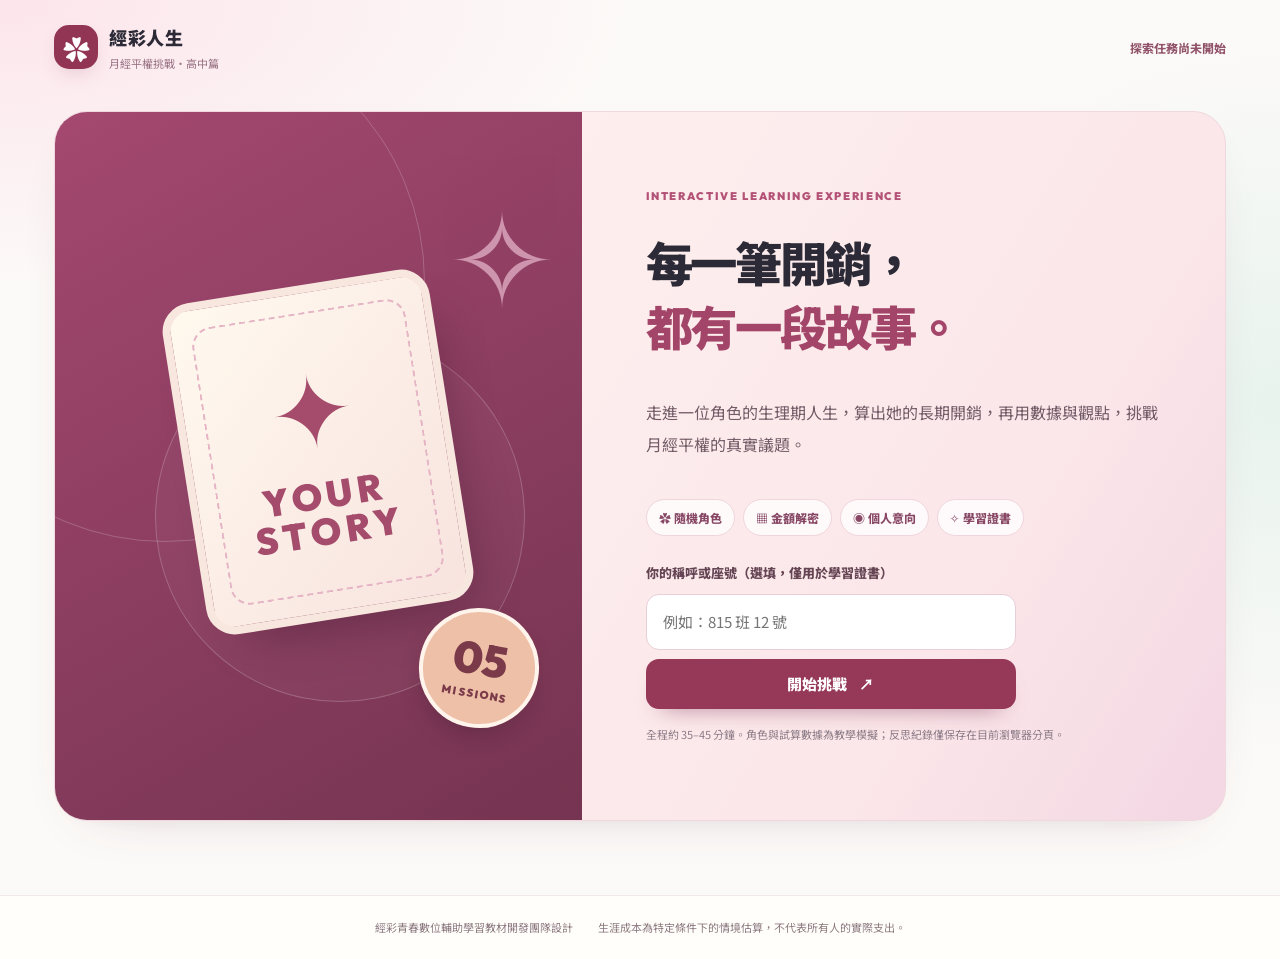
==== index.html @ 27944363 "copy: clarify sensitive-answer privacy without changing the original answer choices" ====
<!doctype html>
<html lang="zh-Hant">
<head>
<meta charset="utf-8">
<meta name="viewport" content="width=device-width, initial-scale=1">
<meta name="theme-color" content="#8d3e5d">
<meta name="description" content="經彩人生：月經平權情境式闖關教材。從角色成本解密、思辨到班級投票及學習證書。">
<title>經彩人生｜月經平權挑戰</title>
<link rel="preconnect" href="https://fonts.googleapis.com">
<link rel="preconnect" href="https://fonts.gstatic.com" crossorigin>
<link href="https://fonts.googleapis.com/css2?family=Noto+Sans+TC:wght@400;500;600;700;800;900&family=Outfit:wght@400;500;600;700;800;900&display=swap" rel="stylesheet">
<link rel="stylesheet" href="./css/game.css">
<script src="./js/cost-model.js" defer></script>
<script src="./js/roles.js" defer></script>
<script src="./js/game.js" defer></script>
</head>
<body>
<div class="site-shell">
<header class="topbar no-print">
  <div class="brand"><span class="brand-mark" aria-hidden="true">✿</span><div><strong>經彩人生</strong><small>月經平權挑戰・高中篇</small></div></div>
  <div class="top-actions"><span id="status-label" class="status-label">探索任務尚未開始</span><button id="reset-game" class="quiet-button" type="button" hidden>重新開始</button></div>
</header>
<main id="game-main" class="main-content">
  <section id="intro" class="intro-stage">
    <div class="intro-art" aria-hidden="true">
      <div class="scene-shape scene-shape--one"></div><div class="scene-shape scene-shape--two"></div>
      <div class="intro-orbit">✧</div><div class="intro-envelope"><span>✦</span><div>YOUR<br>STORY</div></div>
      <div class="intro-stamp">05<br><span>MISSIONS</span></div>
    </div>
    <div class="intro-copy">
      <p class="eyebrow">INTERACTIVE LEARNING EXPERIENCE</p>
      <h1>每一筆開銷，<br><em>都有一段故事。</em></h1>
      <p class="intro-description">走進一位角色的生理期人生，算出她的長期開銷，再用數據與觀點，挑戰月經平權的真實議題。</p>
      <div class="intro-features"><span>✿ 隨機角色</span><span>▦ 金額解密</span><span>◉ 個人意向</span><span>✧ 學習證書</span></div>
      <div class="identity-box">
        <label for="student-label">你的稱呼或座號（選填，僅用於學習證書）</label>
        <input id="student-label" maxlength="30" autocomplete="off" placeholder="例如：815 班 12 號">
        <button id="start-game" class="button button-primary" type="button">開始挑戰 <span aria-hidden="true">↗</span></button>
      </div>
      <p class="fine-print">全程約 35–45 分鐘。角色與試算數據為教學模擬；反思紀錄僅保存在目前瀏覽器分頁。</p>
    </div>
  </section>

  <div id="game-workspace" hidden>
    <nav class="journey-nav no-print" aria-label="闖關進度">
      <div class="journey-heading"><span class="eyebrow">YOUR JOURNEY</span><strong id="journey-title">第一～二關・角色成本解密</strong></div>
      <div class="journey-pills" aria-label="關卡">
        <span class="journey-pill" data-stage-pill="1">01 <small>角色解密</small></span>
        <span class="journey-pill" data-stage-pill="2">03 <small>數據思辨</small></span>
        <span class="journey-pill" data-stage-pill="3">04 <small>政策思辨</small></span>
        <span class="journey-pill" data-stage-pill="4">05 <small>意向選擇</small></span>
        <span class="journey-pill" data-stage-pill="5">✓ <small>學習證書</small></span>
      </div>
    </nav>

    <section id="stage-mission" class="game-stage" aria-labelledby="mission-title">
      <div class="stage-heading"><div><span class="eyebrow">CHAPTER 01 · COST DECODER</span><h2 id="mission-title">第一～二關｜破解角色生涯成本</h2><p>讀懂人物故事，填入情境中提供的數值，算出生涯總金額，再用這個金額解鎖下一關。</p></div><span class="stage-number">01—02</span></div>
      <div class="mission-grid">
        <aside class="character-panel">
          <div class="character-visual">
            <div id="character-portrait" class="character-portrait" aria-hidden="true">
              <span class="portrait-orbit"></span><span class="portrait-hair"></span><span class="portrait-head"><i class="portrait-eye left"></i><i class="portrait-eye right"></i><i class="portrait-mouth"></i></span><span class="portrait-body"></span>
            </div>
            <span id="character-tag" class="character-tag">經期故事</span>
          </div>
          <p class="mini-overline">THE CHARACTER</p>
          <h3 id="character-name">角色</h3>
          <strong id="character-subtitle" class="character-subtitle"></strong>
          <p id="character-story" class="character-story"></p>
          <div class="clue-note">
            <h4>角色檔案・試算線索</h4>
            <div id="character-clues" class="clue-list"></div>
            <p class="small-note">請依據這些設定，而不是自己的經驗填寫右側試算器。</p>
          </div>
        </aside>
        <div class="calculator-panel">
          <div class="section-topline"><h3>生理歷程與開銷設定</h3><span>SET PARAMETERS</span></div>
          <div id="scenario-fields" class="field-grid"></div>
          <div class="extra-heading"><h4>隱形與延伸開銷</h4><span>每月勾選項目</span></div>
          <div id="scenario-extras" class="extras-grid"></div>
          <div class="compute-area">
            <button id="calculate-now" class="button button-secondary" type="button">計算生涯總開銷</button>
            <div id="calculation-display" class="calculation-display" hidden><span>目前設定的試算結果</span><strong id="calculated-sum">NT$ 0</strong><small id="calculation-detail"></small></div>
          </div>
          <form id="password-form" class="password-card">
            <div><span class="eyebrow">PASSWORD TO CONTINUE</span><h4>輸入生涯總金額，解鎖下一關</h4><p>只需輸入整數，不必輸入「NT$」與逗號。</p></div>
            <div class="password-row"><input id="password-input" type="text" inputmode="numeric" autocomplete="off" placeholder="請輸入 6 位數金額" aria-label="生涯總金額密碼"><button class="button button-primary" type="submit">確認通關</button></div>
            <p id="mission-feedback" class="form-feedback" role="status" aria-live="polite"></p>
          </form>
        </div>
      </div>
    </section>

    <section id="stage-insight" class="game-stage" aria-labelledby="insight-title" hidden>
      <div class="stage-heading"><div><span class="eyebrow">CHAPTER 02 · SEE THE HIDDEN COST</span><h2 id="insight-title">第三關｜當開銷成為負擔</h2><p>把上一關的成本換成生活中熟悉的物品，思考這些數字所代表的意義。</p></div><span class="stage-number">03</span></div>
      <div class="insight-total"><div><span>你的角色：<strong id="insight-character"></strong></span><p>生涯總成本</p><strong id="insight-total-value">NT$ 0</strong></div><div class="insight-total-decoration" aria-hidden="true">✳</div></div>
      <h3 class="minor-title">這筆開銷，相當於⋯⋯</h3>
      <div class="equivalent-grid">
        <article class="equiv-tile tile-tea"><div class="illustration-emoji" aria-hidden="true">🧋</div><div><span>珍珠奶茶（NT$60）</span><strong><output id="life-eq-boba">0</output> <small>杯</small></strong></div></article>
        <article class="equiv-tile tile-food"><div class="illustration-emoji" aria-hidden="true">🍱</div><div><span>豐盛便當（NT$110）</span><strong><output id="life-eq-bento">0</output> <small>個</small></strong></div></article>
        <article class="equiv-tile tile-phone"><div class="illustration-emoji" aria-hidden="true">📱</div><div><span>旗艦款 iPhone（NT$3.2萬）</span><strong><output id="life-eq-iphone">0</output> <small>支</small></strong></div></article>
        <article class="equiv-tile tile-flight"><div class="illustration-emoji" aria-hidden="true">✈️</div><div><span>日本來回機票（NT$1.2萬）</span><strong><output id="life-eq-flight">0</output> <small>趟</small></strong></div></article>
      </div>
      <article class="thought-card"><div class="thought-marker">01</div><div class="thought-body"><p class="eyebrow">TOPIC · 月經貧窮與生理用品課稅</p><p class="source-prose">在許多國家，衛生棉曾被視為「非必需品」課徵營業稅（粉紅稅）。然而衛生棉是女性無法選擇的生理必需品。</p><h3>刮鬍刀與衛生紙也是日常用品，衛生棉為何需要特別提倡免費或減免稅金？兩者有何本質上的不同？</h3><label for="answer-poverty">你的思辨回答（只做紀錄，不評分）</label><textarea id="answer-poverty" rows="5" placeholder="寫下你的觀察、理由或疑問……"></textarea></div></article>
      <div class="stage-actions"><button class="button button-light" type="button" data-prev="1">返回試算</button><button id="go-policy" class="button button-primary" type="button">儲存回答，前往第四關 ↗</button></div>
    </section>

    <section id="stage-policy" class="game-stage" aria-labelledby="policy-title" hidden>
      <div class="stage-heading"><div><span class="eyebrow">CHAPTER 03 · PUBLIC DECISIONS</span><h2 id="policy-title">第四關｜校園平權決策</h2><p>政策必須兼顧可近性、隱私與公平。請閱讀兩則情境，留下你自己的判斷。</p></div><span class="stage-number">04</span></div>
      <div class="policy-grid">
        <article class="thought-card"><div class="thought-marker">02</div><div class="thought-body"><p class="eyebrow">TOPIC · 校園免費生理用品的位置與隱私</p><p class="source-prose">教育部已推動校園友善提供生理用品。然而置放於「教官室」或「健康中心」是否會讓學生因尷尬而不敢領取？</p><h3>若你是校長，你會把免費衛生棉放在校園的哪裡？如何兼顧「方便取得」與「保護隱私」？</h3><label for="answer-location">我的回答（不評分）</label><textarea id="answer-location" rows="5" placeholder="描述你的方案與理由……"></textarea></div></article>
        <article class="thought-card"><div class="thought-marker">03</div><div class="thought-body"><p class="eyebrow">TOPIC · 生理假：形式平等 vs. 實質平等</p><p class="source-prose">生理假不需證明文件，但也面臨「被質疑假打卡」或「遇到段考無法補考打折」等實質困境。</p><h3>給予特定群體合理的特別考量（Reasonable Accommodation）是特權還是平權？</h3><label for="answer-leave">我的回答（不評分）</label><textarea id="answer-leave" rows="5" placeholder="說明你的觀點與思考……"></textarea></div></article>
      </div>
      <div class="stage-actions"><button class="button button-light" type="button" data-prev="2">返回第三關</button><button id="go-vote" class="button button-primary" type="button">儲存觀點，進入課堂投票 ↗</button></div>
    </section>

    <section id="stage-vote" class="game-stage" aria-labelledby="vote-title" hidden>
      <div class="stage-heading"><div><span class="eyebrow">CHAPTER 04 · YOUR OWN PERSPECTIVE</span><h2 id="vote-title">第五關｜經彩平權倡議者</h2><p>根據前面的思辨，選出你的意向。這裡沒有對錯或全班票數統計，只保存你自己的選擇，並將它帶入學習證書。</p></div><span class="stage-number">05</span></div>
      <div class="vote-explainer intention-intro"><div class="vote-bubble" aria-hidden="true">◉</div><div><h3>尊重不同觀點，留下自己的選擇</h3><p>以下沿用原教材兩道問題與選項，請各選擇一項；系統不評分，也不會傳送到 Google 試算表。完成後可在證書看到兩題意向紀錄。</p></div></div>
      <form id="intention-form" class="intention-form" autocomplete="off">
        <fieldset class="intention-question" id="intention-q1">
          <legend><span class="intention-question__index">Q1</span>你或你身邊的同學，曾有過「因為衛生棉不夠/省錢而減少更換頻率」的經驗嗎？</legend>
          <p class="intention-question__note">題目涉及個人或身邊同學的經驗，請依實際了解程度選擇；答案會出現在自己的學習證書，分享證書時請留意隱私。</p>
          <div class="intention-options">
            <label class="intention-option"><input type="radio" name="intention-q1" value="a" required><span class="intention-option__letter">A</span><span class="intention-option__label">經常或偶爾會有這種情況</span><span class="intention-option__check" aria-hidden="true">✓</span></label>
            <label class="intention-option"><input type="radio" name="intention-q1" value="b"><span class="intention-option__letter">B</span><span class="intention-option__label">從來沒有，補給都很充裕</span><span class="intention-option__check" aria-hidden="true">✓</span></label>
            <label class="intention-option"><input type="radio" name="intention-q1" value="c"><span class="intention-option__letter">C</span><span class="intention-option__label">不清楚 / 沒注意過</span><span class="intention-option__check" aria-hidden="true">✓</span></label>
          </div>
        </fieldset>
        <fieldset class="intention-question" id="intention-q2">
          <legend><span class="intention-question__index">Q2</span>你認為學校提供免費衛生棉，放置在哪裡最合適？</legend>
          <p class="intention-question__note">依據你對方便取得、保護隱私等因素的判斷，選擇最符合你想法的方案。</p>
          <div class="intention-options">
            <label class="intention-option"><input type="radio" name="intention-q2" value="a" required><span class="intention-option__letter">A</span><span class="intention-option__label">各樓層廁所內部（包含女廁與無性別廁所）</span><span class="intention-option__check" aria-hidden="true">✓</span></label>
            <label class="intention-option"><input type="radio" name="intention-q2" value="b"><span class="intention-option__letter">B</span><span class="intention-option__label">健康中心 / 保健室</span><span class="intention-option__check" aria-hidden="true">✓</span></label>
            <label class="intention-option"><input type="radio" name="intention-q2" value="c"><span class="intention-option__letter">C</span><span class="intention-option__label">班級導師櫃或教官室</span><span class="intention-option__check" aria-hidden="true">✓</span></label>
          </div>
        </fieldset>
        <div class="intention-footer"><p><span aria-hidden="true">✦</span> 此區純粹記錄你的個人意向，不上傳、不比較其他同學的答案。</p><p id="vote-status" class="form-feedback" role="status" aria-live="polite">請完成兩題選擇。</p></div>
        <div class="stage-actions"><button class="button button-light" type="button" data-prev="3">返回第四關</button><button id="finish-game" class="button button-primary" type="submit" disabled>記錄我的意向・領取學習證書 ↗</button></div>
      </form>
    </section>

    <section id="stage-certificate" class="game-stage" aria-labelledby="certificate-title" hidden>
      <div class="completion-banner no-print"><span>✧ 任務完成</span><h2 id="certificate-title">恭喜完成經彩人生挑戰！</h2><p>這張證書記錄了你的角色試算、三項思辨回答與兩項個人意向選擇。</p><div class="completion-actions"><button id="print-certificate" class="button button-primary" type="button">列印／另存 PDF 證書</button><button id="back-to-vote" class="button button-light" type="button">查看投票關卡</button></div></div>
      <article id="certificate" class="certificate">
        <div class="certificate-corner certificate-corner--tl"></div><div class="certificate-corner certificate-corner--br"></div>
        <div class="certificate-top"><div class="certificate-mark">✿</div><div class="certificate-caption">JINGCAI YOUTH · LEARNING JOURNEY</div><h2>經彩人生・月經平權挑戰</h2><h3>闖關學習證書</h3><p>透過成本試算、議題思辨與個人意向選擇，留下專屬的學習紀錄</p></div>
        <div class="certificate-meta"><span>學生：<strong id="cert-student">自主學習者</strong></span><span>日期：<strong id="cert-date"></strong></span></div>
        <div class="certificate-hero"><div><span>我的角色｜<strong id="cert-role"></strong></span><small>生涯總開銷試算</small><strong id="cert-cost">NT$ 0</strong></div><span class="cert-approved">✓ 解密成功</span></div>
        <div class="certificate-equivalents"><h4>生活消費換算</h4><p id="cert-equivalent-line"></p></div>
        <div class="certificate-answers"><h4>我的議題思辨紀錄</h4><div class="cert-answer"><strong>① 月經貧窮與生理用品課稅</strong><p id="cert-poverty"></p></div><div class="cert-answer"><strong>② 校園免費生理用品與隱私</strong><p id="cert-location"></p></div><div class="cert-answer"><strong>③ 生理假與實質平等</strong><p id="cert-leave"></p></div></div>
        <div class="certificate-intentions">
          <h4>第五關｜我的個人意向紀錄</h4>
          <div class="cert-intention"><strong>① 生理用品使用經驗</strong><p id="cert-vote-q1"></p></div>
          <div class="cert-intention"><strong>② 校園免費衛生棉設置位置</strong><p id="cert-vote-q2"></p></div>
        </div>
        <div class="certificate-footer"><div><strong>✓ 已完成兩項個人意向選擇</strong><small>本紀錄僅保存在目前瀏覽器，沒有上傳或產生班級統計。</small></div><div class="certificate-seal">經彩<br>PASS</div></div>
        <p class="certificate-credit">經彩青春數位輔助學習教材開發團隊設計</p>
      </article>
    </section>
  </div>
</main>
<footer class="page-footer no-print"><span>經彩青春數位輔助學習教材開發團隊設計</span><span>生涯成本為特定條件下的情境估算，不代表所有人的實際支出。</span></footer>
</div>
</body>
</html>
---- css/game.css ----
:root{
--ink:#2b2a36;--muted:#696777;--rose:#9d395f;--rose-dark:#6e2b48;--border:#ecdee4;--cream:#fffbf9;--paper:#fff;--mint:#2e8277;
--shadow:0 18px 55px -38px rgba(79,33,57,.30),0 6px 20px -17px rgba(79,33,57,.12)}
*{box-sizing:border-box}
html{scroll-behavior:smooth}
body{margin:0;font-family:"Noto Sans TC",system-ui,sans-serif;line-height:1.75;background:radial-gradient(ellipse 58% 35% at 0 0,#fce5eb 0%,transparent 86%),radial-gradient(ellipse 38% 45% at 100% 42%,#e8f3ee 0%,transparent 85%),#fcfaf8;color:var(--ink);font-size:15px}
button,input,textarea{font:inherit}
button{cursor:pointer}
button:focus-visible,input:focus-visible,textarea:focus-visible,a:focus-visible{outline:3px solid #117a7a;outline-offset:3px}
button:disabled{cursor:not-allowed;opacity:.5}
[hidden]{display:none!important}
.site-shell{min-height:100vh;display:flex;flex-direction:column}
.topbar{display:flex;align-items:center;justify-content:space-between;gap:15px;max-width:1220px;width:100%;margin:0 auto;padding:22px 24px}
.brand{display:flex;align-items:center;gap:11px}.brand strong{display:block;font-size:18px;font-weight:900;letter-spacing:.04em}.brand small{display:block;color:#987183;font-size:11px}
.brand-mark{background:#923554;color:white;border-radius:15px;width:44px;height:44px;display:grid;place-items:center;font-size:27px;box-shadow:0 8px 25px -15px #853154}
.top-actions{display:flex;align-items:center;gap:16px}.status-label{color:#92546b;font-size:12px;font-weight:750}.quiet-button{border:1px solid #e7cdd8;border-radius:10px;background:white;color:#9d395f;padding:7px 12px;font-size:12px;font-weight:800}
.main-content{width:100%;max-width:1220px;margin:0 auto;padding:16px 24px 74px;flex:1}
.page-footer{padding:22px 24px;background:#fffefa;border-top:1px solid #f2e9eb;display:flex;justify-content:center;flex-wrap:wrap;gap:5px 25px;font-size:11px;color:#8d7a81}
.eyebrow,.mini-overline{display:block;letter-spacing:.15em;font-family:"Outfit","Noto Sans TC",sans-serif;font-size:11px;color:#b35276;font-weight:900}
.intro-stage{background:linear-gradient(121deg,#fff6f2,#fbe6e9 76%,#f3d7e3);border-radius:33px;border:1px solid #f0d8de;display:grid;grid-template-columns:minmax(0,.9fr) minmax(0,1.1fr);min-height:600px;overflow:hidden;box-shadow:var(--shadow)}
.intro-art{position:relative;min-height:540px;background:linear-gradient(150deg,#a44870,#753451);overflow:hidden}
.scene-shape{position:absolute;border:1px solid rgba(255,255,255,.20);border-radius:50%;width:520px;height:520px;top:-90px;left:-150px}
.scene-shape--two{width:370px;height:370px;left:100px;top:220px;background:rgba(255,255,255,.035)}
.intro-orbit{position:absolute;font-size:130px;right:25px;top:25px;color:#e9b9ce;opacity:.7}
.intro-envelope{position:absolute;width:270px;height:335px;left:50%;top:48%;transform:translate(-50%,-50%) rotate(-9deg);background:linear-gradient(135deg,#fff9ee,#f8e3df);border-radius:29px;box-shadow:18px 29px 50px -25px rgba(47,14,35,.42);border:8px solid #f8e7de;padding:20px;display:flex;flex-direction:column;align-items:center;justify-content:center;color:#a54b6b}
.intro-envelope:before{content:"";position:absolute;inset:19px;border:2px dashed #e5b4c5;border-radius:20px}.intro-envelope>span{font-size:100px;z-index:1;line-height:1}.intro-envelope>div{z-index:1;font:900 37px/1 "Outfit",sans-serif;letter-spacing:.14em;text-align:center;margin-top:22px}
.intro-stamp{position:absolute;right:8%;bottom:13%;background:#eec0a8;color:#7b3a49;border:4px solid #fff4eb;border-radius:50%;width:120px;height:120px;display:grid;place-content:center;text-align:center;font:900 44px/1 "Outfit",sans-serif;box-shadow:0 12px 30px -15px rgba(27,13,25,.45);transform:rotate(10deg)}
.intro-stamp span{font-size:11px;letter-spacing:.11em;margin-top:8px}
.intro-copy{padding:clamp(32px,5vw,65px);display:flex;flex-direction:column;justify-content:center;min-width:0}
.intro-copy h1{font-size:clamp(35px,3.7vw,55px);letter-spacing:-.045em;line-height:1.35;margin:13px 0 22px;font-weight:900}
.intro-copy h1 em{font-style:normal;color:#a34469}
.intro-description{font-size:16px;color:#725b67;line-height:2;max-width:570px}
.intro-features{display:flex;flex-wrap:wrap;gap:8px;margin:23px 0 26px}.intro-features span{background:rgba(255,255,255,.76);padding:7px 12px;border:1px solid #efd5dc;border-radius:99px;font-size:12px;color:#884865;font-weight:800}
.identity-box{display:grid;gap:9px;max-width:370px}
.identity-box label{color:#654553;font-size:13px;font-weight:800}
.identity-box input, .password-row input{width:100%;background:#fff;border:1px solid #e8ced7;border-radius:13px;padding:14px 16px;min-height:48px;color:#3c3440}
.button{border:0;min-height:48px;border-radius:13px;padding:12px 21px;font-weight:850;display:inline-flex;gap:12px;align-items:center;justify-content:center;white-space:normal;text-align:center;transition:filter .2s,transform .18s}
.button:hover{filter:brightness(.96);transform:translateY(-1px)}
.button-primary{background:#963858;color:white;box-shadow:0 13px 23px -16px rgba(117,39,75,.65)}
.button-secondary{background:#fff1f4;border:1px solid #e5bacb;color:#8a2f53}
.button-light{background:white;border:1px solid #e5d4dc;color:#754258}
.fine-print,.small-note{color:#8c7c87;font-size:11px;line-height:1.8}
.fine-print{max-width:430px;margin-top:16px}
#game-workspace{display:grid;gap:22px}
.journey-nav{background:rgba(255,255,255,.92);border:1px solid #efdee4;border-radius:22px;padding:18px 24px;box-shadow:var(--shadow);display:flex;justify-content:space-between;align-items:center;gap:25px}
.journey-heading strong{display:block;font-size:16px;margin-top:2px}.journey-pills{display:flex;align-items:center;gap:7px;flex-wrap:wrap}
.journey-pill{padding:9px 12px;background:#f8f5f4;color:#989096;font:800 13px "Outfit",sans-serif;border:1px solid #eee8e7;border-radius:11px;white-space:nowrap}
.journey-pill small{font-family:"Noto Sans TC",sans-serif;margin-left:5px;font-size:10px}
.journey-pill.active{background:#963858;color:white;border-color:#963858;box-shadow:0 8px 18px -14px #a44770}
.journey-pill.done{background:#e5f4ee;color:#1e7066;border-color:#bfe1d4}
.game-stage{display:grid;gap:22px}
.stage-heading{display:flex;justify-content:space-between;align-items:flex-start;gap:16px;padding:6px 3px 0}.stage-heading h2{font-size:clamp(23px,2.5vw,32px);line-height:1.4;margin:4px 0 9px;letter-spacing:-.025em;font-weight:900}
.stage-heading p{font-size:14px;color:#79707b;max-width:760px;margin:0}
.stage-number{font:900 42px/1 "Outfit",sans-serif;color:#edcdd9;letter-spacing:-.08em}
.mission-grid{display:grid;grid-template-columns:minmax(0,.85fr) minmax(0,1.4fr);gap:20px;align-items:start}
.character-panel,.calculator-panel,.thought-card,.vote-shell,.vote-confirmation{border:1px solid #eee2e5;border-radius:25px;background:#fff;box-shadow:var(--shadow);min-width:0}
.character-panel{overflow:hidden;padding:0 25px 24px}
.character-visual{position:relative;background:linear-gradient(148deg,#f8e1e8,#f4d9e5);margin:0 -25px 21px;height:243px;display:grid;place-items:center;overflow:hidden}
.character-visual:before,.character-visual:after{content:"";position:absolute;border-radius:50%;border:1px solid #fff8;width:220px;height:220px;top:-70px;left:-70px}
.character-visual:after{width:270px;height:270px;top:110px;left:200px}
.character-portrait{width:180px;height:205px;position:relative;z-index:1;margin-top:20px}
.portrait-orbit{position:absolute;width:150px;height:150px;border-radius:50%;background:rgba(255,255,255,.27);left:16px;top:10px;border:1px solid #fff9}
.portrait-head{position:absolute;left:51px;top:47px;width:81px;height:96px;border-radius:44% 44% 47% 47%;background:#f6ceb4;z-index:3}
.portrait-hair{position:absolute;left:38px;top:28px;width:107px;height:134px;border-radius:45% 45% 32% 32%;background:#57414b;z-index:2;box-shadow:3px 0 0 #694552}
.portrait-hair:after{content:"";position:absolute;left:22px;top:5px;width:79px;height:47px;background:#57414b;border-radius:65% 50% 25% 40%;transform:rotate(-12deg);z-index:4}
.portrait-body{position:absolute;bottom:0;left:18px;width:145px;height:83px;background:#f8fafb;border-radius:80px 80px 10px 10px;z-index:2}
.portrait-body:after{content:"";position:absolute;top:0;left:60px;border-top:32px solid #c77b9c;border-left:13px solid transparent;border-right:13px solid transparent}
.portrait-eye{position:absolute;top:47px;width:6px;height:7px;border-radius:50%;background:#573d40}.portrait-eye.left{left:21px}.portrait-eye.right{right:21px}
.portrait-mouth{position:absolute;bottom:20px;left:36px;width:12px;height:7px;border:2px solid #b66c76;border-top:0;border-radius:0 0 20px 20px}
.character-tag{position:absolute;left:20px;bottom:17px;padding:5px 12px;border:1px solid #fff9;border-radius:99px;background:#fffe;color:#8c4e67;font-size:12px;font-weight:800;z-index:4}
.character-panel .mini-overline{margin:0}.character-panel h3{font-size:34px;margin:4px 0 0;line-height:1.3}.character-subtitle{color:#944a65;display:block;margin-top:4px}
.character-story{color:#655e69;line-height:1.95;margin:12px 0 23px}
.clue-note{padding:18px;background:#fffbf8;border:1px solid #f1e5e2;border-radius:19px}
.clue-note h4{margin:0 0 12px;color:#824561;font-size:14px}
.clue-list{display:grid;gap:9px}.clue-row{display:flex;align-items:baseline;justify-content:space-between;gap:12px;border-bottom:1px dashed #efdddd;padding-bottom:6px;font-size:12px}.clue-row span{color:#786e78}.clue-row strong{color:#473944;text-align:right;font-size:12px}.clue-note .small-note{margin:14px 0 0}
.calculator-panel{padding:clamp(22px,2.5vw,32px)}
.section-topline{border-bottom:1px solid #f0e4e8;display:flex;align-items:baseline;justify-content:space-between;gap:8px;padding-bottom:15px;margin-bottom:20px}
.section-topline h3,.minor-title{margin:0;font-weight:900;font-size:18px}.section-topline span{color:#b87c94;font:800 11px "Outfit",sans-serif;letter-spacing:.13em}
.field-grid,.extras-grid{display:grid;grid-template-columns:repeat(2,minmax(0,1fr));gap:14px}
.field{display:grid;gap:8px}.field label{font-size:13px;color:#594a56;font-weight:750}.field input{width:100%;border:1px solid #e8dee2;border-radius:12px;min-height:45px;padding:9px 12px;color:#342d37;background:#fffdfd;accent-color:#9d395f}
.field small{color:#a18b96;font-size:11px}
.extra-heading{border-top:1px solid #efe4e7;display:flex;align-items:center;justify-content:space-between;gap:10px;margin:22px 0 14px;padding-top:19px}
.extra-heading h4{margin:0;font-size:15px}.extra-heading span{font-size:11px;color:#9f8291}
.extra-option{display:flex;gap:10px;align-items:center;background:#fcfbfa;border:1px solid #eee4e5;border-radius:13px;padding:11px 10px;min-width:0;cursor:pointer}
.extra-option:has(input:checked){border-color:#ecc7d4;background:#fff3f6}
.extra-option input{width:18px;height:18px;accent-color:#a23c61;flex-shrink:0}.extra-option span{font-size:12px;font-weight:750;min-width:0}.extra-option small{display:block;font-size:11px;color:#986681;font-weight:500;margin-top:2px}
.compute-area{display:grid;gap:12px;margin-top:25px}
.calculation-display{padding:15px 18px;border:1px solid #c9e6df;border-radius:16px;background:#f0faf6}
.calculation-display>span{font-size:12px;color:#537c71;display:block}.calculation-display>strong{font:900 32px/1.4 "Outfit",sans-serif;color:#27675f;display:block;overflow-wrap:anywhere}
.calculation-display>small{display:block;color:#54786f;font-size:12px}
.password-card{padding:19px 20px;margin-top:20px;border:1px solid #f0d5df;background:linear-gradient(135deg,#fff6f8,#fffafb);border-radius:18px}
.password-card h4{font-size:17px;margin:5px 0 3px}.password-card p:not(.form-feedback){margin:0 0 15px;font-size:12px;color:#876b79}
.password-row{display:grid;grid-template-columns:minmax(0,1fr) auto;gap:9px}.password-row input{min-width:0}
.form-feedback{font-size:13px;color:#9b4663;margin:12px 0 0;min-height:0}.form-feedback.ok{color:#197568}.form-feedback.error{color:#ae2947}
.insight-total{background:linear-gradient(130deg,#a7466b,#762d4b);border-radius:25px;color:white;padding:27px 33px;display:flex;justify-content:space-between;align-items:center;gap:15px;overflow:hidden;box-shadow:0 20px 35px -30px #7d3255}
.insight-total span{color:#f7dde5;font-size:13px}.insight-total p{font-size:13px;margin:8px 0 0;color:#f3d6e0}.insight-total strong#insight-total-value{font:900 clamp(32px,4vw,53px)/1.4 "Outfit",sans-serif;display:block;letter-spacing:-.04em}
.insight-total-decoration{font-size:130px;opacity:.13;line-height:1}
.equivalent-grid{display:grid;grid-template-columns:repeat(4,minmax(0,1fr));gap:14px}
.equiv-tile{border-radius:21px;border:1px solid #f1e7e4;padding:22px 18px;min-width:0;display:flex;flex-direction:column;align-items:flex-start;gap:13px}
.tile-tea{background:#fff1e5}.tile-food{background:#fff3ea}.tile-phone{background:#eaf3fa}.tile-flight{background:#eaf6f0}
.illustration-emoji{font-size:48px;line-height:1.2;filter:drop-shadow(1px 6px 5px #0001)}
.equiv-tile span{font-size:12px;color:#6e5862;font-weight:700}
.equiv-tile strong{display:block;font:900 clamp(24px,2.4vw,34px)/1.4 "Outfit","Noto Sans TC",sans-serif;color:#363442;overflow-wrap:anywhere}
.equiv-tile small{font:700 15px "Noto Sans TC",sans-serif;color:#635e6c}
.thought-card{padding:25px;display:flex;gap:19px}
.thought-marker{width:45px;height:45px;flex:0 0 45px;display:grid;place-items:center;background:#fce8ef;color:#aa4669;border-radius:14px;font:800 18px "Outfit",sans-serif}
.thought-body{flex:1;min-width:0}.source-prose{background:#f9f7f5;border-left:3px solid #d9a4b5;padding:13px 15px;color:#655962;font-size:13px;line-height:1.9;border-radius:0 10px 10px 0;margin:12px 0 18px}
.thought-body h3{line-height:1.85;font-size:17px;margin:0 0 19px;color:#423b46}
.thought-body label{display:block;font-size:13px;font-weight:750;color:#7a4c60;margin-bottom:9px}
textarea{width:100%;min-height:140px;background:#fffefa;border:1px solid #e8dfe2;border-radius:14px;padding:14px 16px;resize:vertical;color:#342e37;line-height:1.85}
.policy-grid{display:grid;grid-template-columns:repeat(2,minmax(0,1fr));gap:16px}.policy-grid .thought-card{padding:23px;gap:12px}.policy-grid .thought-marker{width:40px;height:40px;flex-basis:40px}
.stage-actions{display:flex;justify-content:space-between;align-items:center;gap:12px;flex-wrap:wrap}
.vote-explainer{background:#f4edf0;border:1px solid #eed7e1;display:flex;align-items:center;gap:17px;padding:19px 22px;border-radius:18px}
.vote-bubble{font-size:31px;background:white;color:#974661;width:62px;height:62px;display:grid;place-items:center;border-radius:15px;flex-shrink:0}
.vote-explainer h3{font-size:17px;margin:0 0 5px}.vote-explainer p{font-size:13px;color:#806c78;margin:0}
.vote-shell{padding:20px}.vote-shell-header{display:flex;justify-content:space-between;align-items:center;gap:10px;border-bottom:1px solid #eee2e7;padding-bottom:13px;margin-bottom:15px}
.vote-shell-header strong{font-size:17px}.vote-shell-header p{font-size:12px;color:#897684;margin:0}
.external-link{font-size:12px;color:#a54067;white-space:nowrap;font-weight:800}
#vote-frame{display:block;width:100%;height:910px;border:1px solid #ecdee4;border-radius:13px;background:#fffaf9}
.vote-confirmation{padding:22px}
.verified-box{display:flex;align-items:center;gap:13px;border:1px solid #abd7c8;background:#eaf8f1;border-radius:15px;padding:13px 17px;margin-bottom:13px}
.verified-box>span{font-size:25px;color:#16806c}.verified-box strong{color:#276b5c}.verified-box p{font-size:12px;margin:1px 0;color:#59877a}
.manual-box{background:#fffaf6;border:1px solid #eddfd9;border-radius:15px;padding:18px;margin-bottom:14px}
.manual-box h3{margin:0 0 5px;font-size:16px}.manual-box p{font-size:12px;color:#85737d;margin:0 0 13px;line-height:1.85}
.confirm-option{display:flex;align-items:center;gap:10px;margin-top:8px;font-size:13px;font-weight:650}
.confirm-option input{width:18px;height:18px;accent-color:#8d3c62}
.manual-box .small-note{display:block;margin-top:12px}
.completion-banner{background:linear-gradient(120deg,#fce7ee,#fff9ee);padding:29px;border-radius:23px;border:1px solid #f0d8df;text-align:center}
.completion-banner>span{color:#a24d6c;font-size:12px;font-weight:800}.completion-banner h2{font-size:clamp(24px,2.7vw,35px);margin:5px 0}.completion-banner p{font-size:14px;color:#755f6b}.completion-actions{display:flex;gap:9px;justify-content:center;flex-wrap:wrap;margin-top:17px}
.certificate{background:#fffdfb;position:relative;overflow:hidden;border:7px double #c28c9f;border-radius:13px;padding:38px 44px 26px;box-shadow:0 25px 65px -44px rgba(95,40,67,.45);color:#493842}
.certificate-corner{position:absolute;width:155px;height:155px;border:35px solid rgba(215,170,183,.09);border-radius:50%;pointer-events:none}.certificate-corner--tl{left:-78px;top:-80px}.certificate-corner--br{right:-80px;bottom:-80px}
.certificate-top{text-align:center}.certificate-mark{font-size:43px;color:#ac6882;line-height:1.3}
.certificate-caption{color:#b08194;letter-spacing:.15em;font:800 11px "Outfit",sans-serif}
.certificate-top h2{font-size:clamp(25px,3vw,37px);margin:6px 0 0;letter-spacing:-.03em;color:#71334e}.certificate-top h3{font-size:21px;letter-spacing:.15em;color:#90536b;margin:0}.certificate-top p{font-size:12px;color:#947f89;margin:8px 0 20px}
.certificate-meta{display:flex;justify-content:space-between;gap:12px;padding:12px 0;border-top:1px solid #e7cbd3;border-bottom:1px solid #e7cbd3;font-size:13px;flex-wrap:wrap}
.certificate-hero{display:flex;justify-content:space-between;gap:10px;align-items:center;padding:20px 24px;margin:20px 0 16px;border-radius:14px;background:#fdf0f3}
.certificate-hero span{display:block;font-size:13px;color:#995b74}.certificate-hero small{display:block;color:#a88291;font-size:11px;margin-top:7px}
.certificate-hero div>strong{display:block;font:900 36px/1.4 "Outfit",sans-serif;color:#7e3457;letter-spacing:-.03em}
.cert-approved{color:#2b7b6a!important;font-weight:900;font-size:12px!important;white-space:nowrap}
.certificate-equivalents{padding-bottom:15px;border-bottom:1px solid #efdee4}.certificate-equivalents h4,.certificate-answers>h4{margin:0 0 6px;color:#834564;font-size:14px}
.certificate-equivalents p{margin:0;color:#594e5a;font-size:13px}
.certificate-answers{padding:17px 0}.cert-answer{padding:11px 0;border-bottom:1px dashed #efdde2}
.cert-answer strong{font-size:13px;color:#7b405f}.cert-answer p{white-space:pre-wrap;overflow-wrap:anywhere;color:#574c56;margin:5px 0 0;line-height:1.75;font-size:13px}
.certificate-footer{display:flex;justify-content:space-between;align-items:center;gap:12px;padding-top:11px}
.certificate-footer strong{font-size:13px;color:#267d6a;display:block}.certificate-footer small{color:#9a8893;font-size:11px}
.certificate-seal{width:65px;height:65px;display:grid;place-content:center;border:3px double #af6e89;border-radius:50%;color:#a56180;line-height:1.3;font:900 17px "Outfit","Noto Sans TC",sans-serif;text-align:center;transform:rotate(-9deg)}
.certificate-credit{text-align:center;color:#967f8a;font-size:11px;margin:16px 0 0}
@media(max-width:1050px){.intro-stage{grid-template-columns:.75fr 1fr}.mission-grid{grid-template-columns: minmax(0,.8fr) minmax(0,1.15fr)}.journey-nav{flex-direction:column;align-items:flex-start;gap:12px}.equivalent-grid{grid-template-columns:repeat(2,minmax(0,1fr))}}
@media(max-width:760px){.main-content{padding:10px 16px 50px}.topbar{padding:14px 17px}.status-label{display:none}.intro-stage{display:flex;flex-direction:column;border-radius:23px}.intro-art{min-height:200px}.intro-envelope{width:142px;height:168px;border-width:5px;border-radius:20px;top:57%}.intro-envelope:before{inset:11px}.intro-envelope>span{font-size:53px}.intro-envelope>div{font-size:20px;margin-top:5px}.intro-stamp{height:70px;width:70px;font-size:29px;right:8%;bottom:10%}.intro-stamp span{font-size:7px;margin-top:4px}.intro-copy{padding:25px}.intro-copy h1{font-size:33px;margin:7px 0 14px}.intro-description{font-size:14px}.intro-features{margin:17px 0}.mission-grid,.policy-grid{grid-template-columns:minmax(0,1fr)}.character-visual{height:210px}.journey-nav{padding:17px}.journey-pills{gap:5px}.journey-pill{padding:7px 9px}.journey-pill small{font-size:9px}.stage-number{font-size:32px}.stage-heading h2{font-size:24px}.vote-shell{padding:11px}.vote-shell-header{flex-wrap:wrap}.certificate{padding:23px 20px}.certificate-hero{padding:16px;flex-wrap:wrap}.certificate-hero div>strong{font-size:28px}}
@media(max-width:440px){.brand strong{font-size:16px}.brand small{font-size:10px}.brand-mark{width:39px;height:39px}.journey-pill small{display:none}.journey-pill{font-size:12px;flex:1;text-align:center}.field-grid,.extras-grid{gap:10px}.field label{font-size:12px}.calculator-panel{padding:18px}.password-row{grid-template-columns:1fr}.stage-actions .button{flex:1}.equivalent-grid{gap:9px}.equiv-tile{padding:13px;min-height:165px}.equiv-tile strong{font-size:25px}.thought-card,.policy-grid .thought-card{padding:16px;gap:10px}.thought-marker{width:32px;flex-basis:32px;height:32px;font-size:15px}.thought-body h3{font-size:15px}.illustration-emoji{font-size:39px}.certificate{padding:18px 14px;border-width:5px}.certificate-top h2{font-size:23px}.certificate-top h3{font-size:18px}.certificate-footer{flex-wrap:wrap}}
@media(prefers-reduced-motion:reduce){*,*::before,*::after{transition-duration:.01ms!important;animation-duration:.01ms!important;scroll-behavior:auto!important}}
@page{size:A4 portrait;margin:12mm}
@media print{
html,body{background:white!important;color:#29232b!important;-webkit-print-color-adjust:exact;print-color-adjust:exact;font-size:10pt}
.no-print,.topbar,.page-footer,#intro,.journey-nav,.stage-heading,.stage-actions,.vote-shell,.vote-confirmation,.completion-banner,#stage-mission,#stage-insight,#stage-policy,#stage-vote{display:none!important}
.main-content{max-width:none;padding:0!important;margin:0!important}
#game-workspace{display:block!important}
#stage-certificate{display:block!important}
.certificate{border:3px double #b98195!important;padding:7mm 9mm!important;box-shadow:none!important;border-radius:0;overflow:visible;min-height:0}
.certificate-top .certificate-mark{font-size:28px}.certificate-top h2{font-size:20pt}.certificate-top h3{font-size:14pt}.certificate-top p{margin:5px 0 12px}
.certificate-meta{padding:7px 0;font-size:10pt}
.certificate-hero{margin:10px 0;padding:10px 13px}.certificate-hero div>strong{font-size:23pt}.certificate-equivalents{padding-bottom:9px}
.certificate-answers{padding:9px 0}.cert-answer{padding:6px 0;break-inside:avoid}.cert-answer p{font-size:9.4pt;line-height:1.55;margin:2px 0 0}
.certificate-footer{padding-top:9px}.certificate-seal{width:52px;height:52px;font-size:12px}
.certificate-credit{margin-top:8px}
}
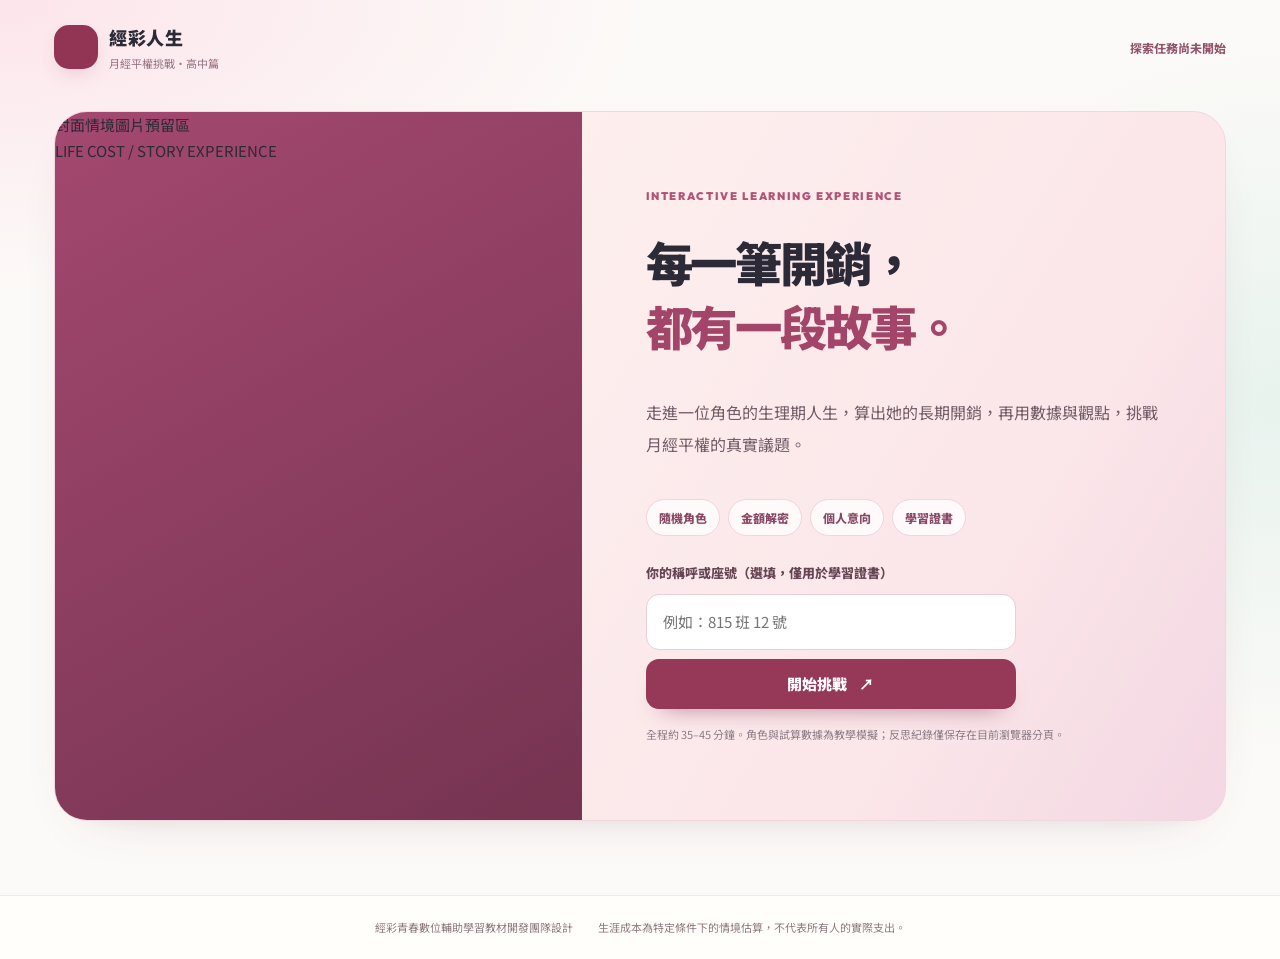
==== commit 84d21c41: "design: make character inference narrative, remove meta copy, add feedback and image placeholders" ====
--- a/index.html
+++ b/index.html
@@ -3,13 +3,14 @@
 <head>
 <meta charset="utf-8">
 <meta name="viewport" content="width=device-width, initial-scale=1">
-<meta name="theme-color" content="#8d3e5d">
-<meta name="description" content="經彩人生：月經平權情境式闖關教材。從角色成本解密、思辨到班級投票及學習證書。">
+<meta name="theme-color" content="#173c48">
+<meta name="description" content="經彩人生：月經平權情境式闖關教材。從角色閱讀與成本解密、思辨到個人意向與學習證書。">
 <title>經彩人生｜月經平權挑戰</title>
 <link rel="preconnect" href="https://fonts.googleapis.com">
 <link rel="preconnect" href="https://fonts.gstatic.com" crossorigin>
 <link href="https://fonts.googleapis.com/css2?family=Noto+Sans+TC:wght@400;500;600;700;800;900&family=Outfit:wght@400;500;600;700;800;900&display=swap" rel="stylesheet">
 <link rel="stylesheet" href="./css/game.css">
+<link rel="stylesheet" href="./css/refinement.css">
 <script src="./js/cost-model.js" defer></script>
 <script src="./js/roles.js" defer></script>
 <script src="./js/game.js" defer></script>
@@ -17,21 +18,22 @@
 <body>
 <div class="site-shell">
 <header class="topbar no-print">
-  <div class="brand"><span class="brand-mark" aria-hidden="true">✿</span><div><strong>經彩人生</strong><small>月經平權挑戰・高中篇</small></div></div>
+  <div class="brand"><span class="brand-mark media-placeholder media-placeholder--logo" data-image-slot="logo" role="img" aria-label="教材標誌圖片預留區"></span><div><strong>經彩人生</strong><small>月經平權挑戰・高中篇</small></div></div>
   <div class="top-actions"><span id="status-label" class="status-label">探索任務尚未開始</span><button id="reset-game" class="quiet-button" type="button" hidden>重新開始</button></div>
 </header>
 <main id="game-main" class="main-content">
   <section id="intro" class="intro-stage">
-    <div class="intro-art" aria-hidden="true">
-      <div class="scene-shape scene-shape--one"></div><div class="scene-shape scene-shape--two"></div>
-      <div class="intro-orbit">✧</div><div class="intro-envelope"><span>✦</span><div>YOUR<br>STORY</div></div>
-      <div class="intro-stamp">05<br><span>MISSIONS</span></div>
+    <div class="intro-art">
+      <div class="media-placeholder media-placeholder--cover" data-image-slot="cover" role="img" aria-label="封面圖片預留區">
+        <span>封面情境圖片預留區</span>
+      </div>
+      <div class="intro-art__caption" aria-hidden="true">LIFE COST / STORY EXPERIENCE</div>
     </div>
     <div class="intro-copy">
       <p class="eyebrow">INTERACTIVE LEARNING EXPERIENCE</p>
       <h1>每一筆開銷，<br><em>都有一段故事。</em></h1>
       <p class="intro-description">走進一位角色的生理期人生，算出她的長期開銷，再用數據與觀點，挑戰月經平權的真實議題。</p>
-      <div class="intro-features"><span>✿ 隨機角色</span><span>▦ 金額解密</span><span>◉ 個人意向</span><span>✧ 學習證書</span></div>
+      <div class="intro-features"><span>隨機角色</span><span>金額解密</span><span>個人意向</span><span>學習證書</span></div>
       <div class="identity-box">
         <label for="student-label">你的稱呼或座號（選填，僅用於學習證書）</label>
         <input id="student-label" maxlength="30" autocomplete="off" placeholder="例如：815 班 12 號">
@@ -54,23 +56,20 @@
     </nav>
 
     <section id="stage-mission" class="game-stage" aria-labelledby="mission-title">
-      <div class="stage-heading"><div><span class="eyebrow">CHAPTER 01 · COST DECODER</span><h2 id="mission-title">第一～二關｜破解角色生涯成本</h2><p>讀懂人物故事，填入情境中提供的數值，算出生涯總金額，再用這個金額解鎖下一關。</p></div><span class="stage-number">01—02</span></div>
+      <div class="stage-heading"><div><span class="eyebrow">CHAPTER 01 · COST DECODER</span><h2 id="mission-title">第一～二關｜破解角色生涯成本</h2><p>你收到一份角色的生活紀錄。請仔細閱讀，從故事中找出生理歷程、用品使用習慣與可能的支出，替她算出一生的開銷。</p></div><span class="stage-number">01—02</span></div>
       <div class="mission-grid">
         <aside class="character-panel">
           <div class="character-visual">
-            <div id="character-portrait" class="character-portrait" aria-hidden="true">
-              <span class="portrait-orbit"></span><span class="portrait-hair"></span><span class="portrait-head"><i class="portrait-eye left"></i><i class="portrait-eye right"></i><i class="portrait-mouth"></i></span><span class="portrait-body"></span>
-            </div>
-            <span id="character-tag" class="character-tag">經期故事</span>
+            <div id="character-portrait" class="character-portrait media-placeholder media-placeholder--character" data-image-slot="character" role="img" aria-label="角色圖片預留區"><span>角色圖片預留區</span></div>
+            <span id="character-tag" class="character-tag">生活故事</span>
           </div>
           <p class="mini-overline">THE CHARACTER</p>
           <h3 id="character-name">角色</h3>
           <strong id="character-subtitle" class="character-subtitle"></strong>
           <p id="character-story" class="character-story"></p>
-          <div class="clue-note">
-            <h4>角色檔案・試算線索</h4>
-            <div id="character-clues" class="clue-list"></div>
-            <p class="small-note">請依據這些設定，而不是自己的經驗填寫右側試算器。</p>
+          <div class="reading-prompt">
+            <h4>你的閱讀任務</h4>
+            <p>故事提到了哪些年齡、使用習慣與額外開銷？從敘述中自行整理數值，再把它們輸入右側的試算器。</p>
           </div>
         </aside>
         <div class="calculator-panel">
@@ -80,7 +79,7 @@
           <div id="scenario-extras" class="extras-grid"></div>
           <div class="compute-area">
             <button id="calculate-now" class="button button-secondary" type="button">計算生涯總開銷</button>
-            <div id="calculation-display" class="calculation-display" hidden><span>目前設定的試算結果</span><strong id="calculated-sum">NT$ 0</strong><small id="calculation-detail"></small></div>
+            <div id="calculation-display" class="calculation-display" hidden><span>你的生涯開銷試算</span><strong id="calculated-sum">NT$ 0</strong><small id="calculation-detail"></small></div>
           </div>
           <form id="password-form" class="password-card">
             <div><span class="eyebrow">PASSWORD TO CONTINUE</span><h4>輸入生涯總金額，解鎖下一關</h4><p>只需輸入整數，不必輸入「NT$」與逗號。</p></div>
@@ -92,40 +91,41 @@
     </section>
 
     <section id="stage-insight" class="game-stage" aria-labelledby="insight-title" hidden>
-      <div class="stage-heading"><div><span class="eyebrow">CHAPTER 02 · SEE THE HIDDEN COST</span><h2 id="insight-title">第三關｜當開銷成為負擔</h2><p>把上一關的成本換成生活中熟悉的物品，思考這些數字所代表的意義。</p></div><span class="stage-number">03</span></div>
-      <div class="insight-total"><div><span>你的角色：<strong id="insight-character"></strong></span><p>生涯總成本</p><strong id="insight-total-value">NT$ 0</strong></div><div class="insight-total-decoration" aria-hidden="true">✳</div></div>
+      <div class="stage-heading"><div><span class="eyebrow">CHAPTER 02 · SEE THE HIDDEN COST</span><h2 id="insight-title">第三關｜當開銷成為負擔</h2><p>你替角色算出了長期開銷。如果這筆錢改拿來購買日常用品，可以換到多少東西？對有不同生活條件的人，這筆支出又代表什麼？</p></div><span class="stage-number">03</span></div>
+      <div class="insight-total"><div><span>你的角色：<strong id="insight-character"></strong></span><p>生涯總成本</p><strong id="insight-total-value">NT$ 0</strong></div><div class="insight-total-decoration" aria-hidden="true"></div></div>
       <h3 class="minor-title">這筆開銷，相當於⋯⋯</h3>
       <div class="equivalent-grid">
-        <article class="equiv-tile tile-tea"><div class="illustration-emoji" aria-hidden="true">🧋</div><div><span>珍珠奶茶（NT$60）</span><strong><output id="life-eq-boba">0</output> <small>杯</small></strong></div></article>
-        <article class="equiv-tile tile-food"><div class="illustration-emoji" aria-hidden="true">🍱</div><div><span>豐盛便當（NT$110）</span><strong><output id="life-eq-bento">0</output> <small>個</small></strong></div></article>
-        <article class="equiv-tile tile-phone"><div class="illustration-emoji" aria-hidden="true">📱</div><div><span>旗艦款 iPhone（NT$3.2萬）</span><strong><output id="life-eq-iphone">0</output> <small>支</small></strong></div></article>
-        <article class="equiv-tile tile-flight"><div class="illustration-emoji" aria-hidden="true">✈️</div><div><span>日本來回機票（NT$1.2萬）</span><strong><output id="life-eq-flight">0</output> <small>趟</small></strong></div></article>
+        <article class="equiv-tile tile-tea"><div class="illustration-placeholder media-placeholder" data-image-slot="boba" role="img" aria-label="珍珠奶茶圖片預留區"><span>珍珠奶茶圖片</span></div><div><span>珍珠奶茶（NT$60）</span><strong><output id="life-eq-boba">0</output> <small>杯</small></strong></div></article>
+        <article class="equiv-tile tile-food"><div class="illustration-placeholder media-placeholder" data-image-slot="bento" role="img" aria-label="便當圖片預留區"><span>便當圖片</span></div><div><span>豐盛便當（NT$110）</span><strong><output id="life-eq-bento">0</output> <small>個</small></strong></div></article>
+        <article class="equiv-tile tile-phone"><div class="illustration-placeholder media-placeholder" data-image-slot="iphone" role="img" aria-label="手機圖片預留區"><span>手機圖片</span></div><div><span>旗艦款 iPhone（NT$3.2萬）</span><strong><output id="life-eq-iphone">0</output> <small>支</small></strong></div></article>
+        <article class="equiv-tile tile-flight"><div class="illustration-placeholder media-placeholder" data-image-slot="flight" role="img" aria-label="機票圖片預留區"><span>機票圖片</span></div><div><span>日本來回機票（NT$1.2萬）</span><strong><output id="life-eq-flight">0</output> <small>趟</small></strong></div></article>
       </div>
       <article class="thought-card"><div class="thought-marker">01</div><div class="thought-body"><p class="eyebrow">TOPIC · 月經貧窮與生理用品課稅</p><p class="source-prose">在許多國家，衛生棉曾被視為「非必需品」課徵營業稅（粉紅稅）。然而衛生棉是女性無法選擇的生理必需品。</p><h3>刮鬍刀與衛生紙也是日常用品，衛生棉為何需要特別提倡免費或減免稅金？兩者有何本質上的不同？</h3><label for="answer-poverty">你的思辨回答（只做紀錄，不評分）</label><textarea id="answer-poverty" rows="5" placeholder="寫下你的觀察、理由或疑問……"></textarea></div></article>
       <div class="stage-actions"><button class="button button-light" type="button" data-prev="1">返回試算</button><button id="go-policy" class="button button-primary" type="button">儲存回答，前往第四關 ↗</button></div>
     </section>
 
     <section id="stage-policy" class="game-stage" aria-labelledby="policy-title" hidden>
-      <div class="stage-heading"><div><span class="eyebrow">CHAPTER 03 · PUBLIC DECISIONS</span><h2 id="policy-title">第四關｜校園平權決策</h2><p>政策必須兼顧可近性、隱私與公平。請閱讀兩則情境，留下你自己的判斷。</p></div><span class="stage-number">04</span></div>
+      <div class="stage-heading"><div><span class="eyebrow">CHAPTER 03 · PUBLIC DECISIONS</span><h2 id="policy-title">第四關｜校園平權決策</h2><p>如果現在你有機會調整學校的制度，讓角色與其他學生在經期得到更友善的支持，你會如何安排生理用品的取得方式？面對生理假的困難，又會做出什麼決定？</p></div><span class="stage-number">04</span></div>
       <div class="policy-grid">
         <article class="thought-card"><div class="thought-marker">02</div><div class="thought-body"><p class="eyebrow">TOPIC · 校園免費生理用品的位置與隱私</p><p class="source-prose">教育部已推動校園友善提供生理用品。然而置放於「教官室」或「健康中心」是否會讓學生因尷尬而不敢領取？</p><h3>若你是校長，你會把免費衛生棉放在校園的哪裡？如何兼顧「方便取得」與「保護隱私」？</h3><label for="answer-location">我的回答（不評分）</label><textarea id="answer-location" rows="5" placeholder="描述你的方案與理由……"></textarea></div></article>
         <article class="thought-card"><div class="thought-marker">03</div><div class="thought-body"><p class="eyebrow">TOPIC · 生理假：形式平等 vs. 實質平等</p><p class="source-prose">生理假不需證明文件，但也面臨「被質疑假打卡」或「遇到段考無法補考打折」等實質困境。</p><h3>給予特定群體合理的特別考量（Reasonable Accommodation）是特權還是平權？</h3><label for="answer-leave">我的回答（不評分）</label><textarea id="answer-leave" rows="5" placeholder="說明你的觀點與思考……"></textarea></div></article>
       </div>
-      <div class="stage-actions"><button class="button button-light" type="button" data-prev="2">返回第三關</button><button id="go-vote" class="button button-primary" type="button">儲存觀點，進入課堂投票 ↗</button></div>
+      <div class="stage-actions"><button class="button button-light" type="button" data-prev="2">返回第三關</button><button id="go-vote" class="button button-primary" type="button">儲存觀點，提出我的選擇 ↗</button></div>
     </section>
 
     <section id="stage-vote" class="game-stage" aria-labelledby="vote-title" hidden>
-      <div class="stage-heading"><div><span class="eyebrow">CHAPTER 04 · YOUR OWN PERSPECTIVE</span><h2 id="vote-title">第五關｜經彩平權倡議者</h2><p>根據前面的思辨，選出你的意向。這裡沒有對錯或全班票數統計，只保存你自己的選擇，並將它帶入學習證書。</p></div><span class="stage-number">05</span></div>
-      <div class="vote-explainer intention-intro"><div class="vote-bubble" aria-hidden="true">◉</div><div><h3>尊重不同觀點，留下自己的選擇</h3><p>以下沿用原教材兩道問題與選項，請各選擇一項；系統不評分，也不會傳送到 Google 試算表。完成後可在證書看到兩題意向紀錄。</p></div></div>
+      <div class="stage-heading"><div><span class="eyebrow">CHAPTER 04 · YOUR OWN PERSPECTIVE</span><h2 id="vote-title">第五關｜經彩平權倡議者</h2><p>一路陪伴角色認識了經期需求，也思考過校園政策。現在輪到你做決定：面對真實生活中的月經議題，你會如何選擇？</p></div><span class="stage-number">05</span></div>
+      <div class="decision-prompt">沒有唯一正確的立場。請依你的理解，做出自己的選擇。</div>
       <form id="intention-form" class="intention-form" autocomplete="off">
         <fieldset class="intention-question" id="intention-q1">
           <legend><span class="intention-question__index">Q1</span>你或你身邊的同學，曾有過「因為衛生棉不夠/省錢而減少更換頻率」的經驗嗎？</legend>
-          <p class="intention-question__note">題目涉及個人或身邊同學的經驗，請依實際了解程度選擇；答案會出現在自己的學習證書，分享證書時請留意隱私。</p>
+          <p class="intention-question__note">依你了解的情況作答即可；這項選擇會記在個人證書上，分享時請尊重自己與他人的隱私。</p>
           <div class="intention-options">
             <label class="intention-option"><input type="radio" name="intention-q1" value="a" required><span class="intention-option__letter">A</span><span class="intention-option__label">經常或偶爾會有這種情況</span><span class="intention-option__check" aria-hidden="true">✓</span></label>
             <label class="intention-option"><input type="radio" name="intention-q1" value="b"><span class="intention-option__letter">B</span><span class="intention-option__label">從來沒有，補給都很充裕</span><span class="intention-option__check" aria-hidden="true">✓</span></label>
             <label class="intention-option"><input type="radio" name="intention-q1" value="c"><span class="intention-option__letter">C</span><span class="intention-option__label">不清楚 / 沒注意過</span><span class="intention-option__check" aria-hidden="true">✓</span></label>
           </div>
+          <div id="intention-feedback-q1" class="intention-feedback" aria-live="polite" hidden></div>
         </fieldset>
         <fieldset class="intention-question" id="intention-q2">
           <legend><span class="intention-question__index">Q2</span>你認為學校提供免費衛生棉，放置在哪裡最合適？</legend>
@@ -135,27 +135,31 @@
             <label class="intention-option"><input type="radio" name="intention-q2" value="b"><span class="intention-option__letter">B</span><span class="intention-option__label">健康中心 / 保健室</span><span class="intention-option__check" aria-hidden="true">✓</span></label>
             <label class="intention-option"><input type="radio" name="intention-q2" value="c"><span class="intention-option__letter">C</span><span class="intention-option__label">班級導師櫃或教官室</span><span class="intention-option__check" aria-hidden="true">✓</span></label>
           </div>
+          <div id="intention-feedback-q2" class="intention-feedback" aria-live="polite" hidden></div>
         </fieldset>
-        <div class="intention-footer"><p><span aria-hidden="true">✦</span> 此區純粹記錄你的個人意向，不上傳、不比較其他同學的答案。</p><p id="vote-status" class="form-feedback" role="status" aria-live="polite">請完成兩題選擇。</p></div>
+        <div class="intention-footer"><p id="vote-status" class="form-feedback" role="status" aria-live="polite">請完成兩題選擇。</p></div>
         <div class="stage-actions"><button class="button button-light" type="button" data-prev="3">返回第四關</button><button id="finish-game" class="button button-primary" type="submit" disabled>記錄我的意向・領取學習證書 ↗</button></div>
       </form>
     </section>
 
     <section id="stage-certificate" class="game-stage" aria-labelledby="certificate-title" hidden>
-      <div class="completion-banner no-print"><span>✧ 任務完成</span><h2 id="certificate-title">恭喜完成經彩人生挑戰！</h2><p>這張證書記錄了你的角色試算、三項思辨回答與兩項個人意向選擇。</p><div class="completion-actions"><button id="print-certificate" class="button button-primary" type="button">列印／另存 PDF 證書</button><button id="back-to-vote" class="button button-light" type="button">查看投票關卡</button></div></div>
+      <div class="completion-banner no-print"><span>任務完成</span><h2 id="certificate-title">恭喜完成經彩人生挑戰！</h2><p>你已完成角色成本解密、議題思辨與個人選擇。這份學習成果由你親自完成。</p><div class="completion-actions"><button id="print-certificate" class="button button-primary" type="button">列印／另存 PDF 證書</button><button id="back-to-vote" class="button button-light" type="button">查看意向選擇</button></div></div>
       <article id="certificate" class="certificate">
         <div class="certificate-corner certificate-corner--tl"></div><div class="certificate-corner certificate-corner--br"></div>
-        <div class="certificate-top"><div class="certificate-mark">✿</div><div class="certificate-caption">JINGCAI YOUTH · LEARNING JOURNEY</div><h2>經彩人生・月經平權挑戰</h2><h3>闖關學習證書</h3><p>透過成本試算、議題思辨與個人意向選擇，留下專屬的學習紀錄</p></div>
+        <div class="certificate-top"><div class="certificate-mark media-placeholder media-placeholder--certificate-mark" data-image-slot="certificate-mark" role="img" aria-label="證書圖樣預留區"><span>證書圖樣</span></div><div class="certificate-caption">JINGCAI YOUTH · LEARNING JOURNEY</div><h2>經彩人生・月經平權挑戰</h2><h3>闖關學習證書</h3></div>
         <div class="certificate-meta"><span>學生：<strong id="cert-student">自主學習者</strong></span><span>日期：<strong id="cert-date"></strong></span></div>
-        <div class="certificate-hero"><div><span>我的角色｜<strong id="cert-role"></strong></span><small>生涯總開銷試算</small><strong id="cert-cost">NT$ 0</strong></div><span class="cert-approved">✓ 解密成功</span></div>
+        <div class="certificate-hero"><div><span>我的角色｜<strong id="cert-role"></strong></span><small>生涯總開銷試算</small><strong id="cert-cost">NT$ 0</strong></div><span class="cert-approved">解密成功</span></div>
         <div class="certificate-equivalents"><h4>生活消費換算</h4><p id="cert-equivalent-line"></p></div>
         <div class="certificate-answers"><h4>我的議題思辨紀錄</h4><div class="cert-answer"><strong>① 月經貧窮與生理用品課稅</strong><p id="cert-poverty"></p></div><div class="cert-answer"><strong>② 校園免費生理用品與隱私</strong><p id="cert-location"></p></div><div class="cert-answer"><strong>③ 生理假與實質平等</strong><p id="cert-leave"></p></div></div>
         <div class="certificate-intentions">
           <h4>第五關｜我的個人意向紀錄</h4>
-          <div class="cert-intention"><strong>① 生理用品使用經驗</strong><p id="cert-vote-q1"></p></div>
-          <div class="cert-intention"><strong>② 校園免費衛生棉設置位置</strong><p id="cert-vote-q2"></p></div>
+          <div class="cert-intention"><strong>① 生理用品使用經驗</strong><p id="cert-vote-q1"></p><p id="cert-feedback-q1" class="cert-feedback"></p></div>
+          <div class="cert-intention"><strong>② 校園免費衛生棉設置位置</strong><p id="cert-vote-q2"></p><p id="cert-feedback-q2" class="cert-feedback"></p></div>
         </div>
-        <div class="certificate-footer"><div><strong>✓ 已完成兩項個人意向選擇</strong><small>本紀錄僅保存在目前瀏覽器，沒有上傳或產生班級統計。</small></div><div class="certificate-seal">經彩<br>PASS</div></div>
+        <div class="certificate-footer">
+          <div class="certificate-outlook">願你帶著理解與同理，持續關注讓每個人更自在生活的可能。</div>
+          <div class="certificate-seal media-placeholder media-placeholder--seal" data-image-slot="certificate-seal" role="img" aria-label="證書印章圖片預留區"><span>印章預留區</span></div>
+        </div>
         <p class="certificate-credit">經彩青春數位輔助學習教材開發團隊設計</p>
       </article>
     </section>
--- a/css/game.css
+++ b/css/game.css
@@ -163,4 +163,109 @@
 .certificate-answers{padding:9px 0}.cert-answer{padding:6px 0;break-inside:avoid}.cert-answer p{font-size:9.4pt;line-height:1.55;margin:2px 0 0}
 .certificate-footer{padding-top:9px}.certificate-seal{width:52px;height:52px;font-size:12px}
 .certificate-credit{margin-top:8px}
-}+}
+
+/* 第五關 v2 — 個人意向選擇，不連線、不排名 */
+.intention-form { display:grid;gap:20px; }
+.intention-intro { margin-bottom:0; }
+.intention-question {
+  display:block; min-width:0; background:#fff;
+  border:1px solid #eee2e5; border-radius:24px;
+  padding:26px clamp(18px,3vw,32px) 25px;
+  box-shadow:var(--shadow);
+}
+.intention-question legend {
+  display:block; width:100%; padding:0 0 8px;
+  font-size:clamp(16px,2vw,20px);font-weight:850;
+  color:#423644;line-height:1.7;
+}
+.intention-question__index {
+  display:inline-grid;place-items:center;
+  background:#fae8ee;color:#a13a60;border-radius:12px;
+  min-width:46px;height:38px;padding:0 6px;
+  margin-right:13px;font:800 17px "Outfit",sans-serif;
+}
+.intention-question__note {
+  font-size:13px;line-height:1.85;color:#81717c;
+  margin:0 0 18px;
+}
+.intention-options {
+  display:grid;gap:11px;
+}
+.intention-option {
+  position:relative;
+  display:flex;align-items:center;gap:15px;
+  padding:15px 17px;
+  border:1px solid #e9e0e4;
+  background:#fdfbfa;
+  border-radius:15px;
+  min-height:66px;
+  cursor:pointer;
+  transition:background .16s ease,border-color .16s ease,transform .16s ease,box-shadow .16s ease;
+}
+.intention-option:hover {border-color:#dca3ba;transform:translateY(-1px);}
+.intention-option:has(input:checked) {
+  background:linear-gradient(112deg,#fff1f5,#fffaf9);
+  border-color:#c56b8a;
+  box-shadow:0 7px 20px -17px rgba(143,44,87,.4);
+}
+.intention-option:focus-within {outline:3px solid #117a7a;outline-offset:2px;}
+.intention-option input {
+  width:21px;height:21px;
+  accent-color:#9d395f;flex:0 0 auto;
+  margin:0;
+}
+.intention-option__letter {
+  display:grid;place-items:center;
+  width:32px;height:32px;border-radius:10px;
+  background:white;border:1px solid #e8dce1;
+  font:800 13px "Outfit",sans-serif;
+  color:#966c7c;flex:0 0 auto;
+}
+.intention-option:has(input:checked) .intention-option__letter {
+  color:#a33e63;border-color:#e7b4c7;background:#fce0e9;
+}
+.intention-option__label {
+  color:#4d424f;font-size:15px;line-height:1.6;
+  font-weight:650;flex:1;min-width:0;
+}
+.intention-option__check {
+  font-size:16px;font-weight:900;color:#237c6d;opacity:0;
+}
+.intention-option:has(input:checked) .intention-option__check {opacity:1}
+.intention-footer {
+  display:flex;flex-direction:column;gap:4px;
+  padding:10px 3px 0;
+}
+.intention-footer>p:first-child {font-size:13px;color:#856c78;margin:0}
+.intention-footer .form-feedback {margin:2px 0 0}
+.certificate-intentions {
+  background:#fff7f9;border:1px solid #f0dce4;
+  border-radius:14px;padding:14px 17px;
+  margin:2px 0 9px;
+}
+.certificate-intentions>h4 {
+  font-size:14px;color:#854361;margin:0 0 8px;font-weight:850;
+}
+.cert-intention {display:grid;gap:2px;padding:7px 0}
+.cert-intention+.cert-intention {border-top:1px dashed #e9cbd7}
+.cert-intention strong {font-size:12px;color:#85516a}
+.cert-intention p {
+  font-size:13px;line-height:1.65;color:#493c48;
+  margin:0;overflow-wrap:anywhere;white-space:pre-wrap;
+}
+@media(max-width:760px) {
+  .intention-question {padding:20px 16px;border-radius:20px}
+  .intention-question__index {margin-right:8px}
+  .intention-option {padding:12px;gap:9px}
+  .intention-option__letter {width:28px;height:28px}
+  .intention-option__label {font-size:13px}
+}
+@media print {
+  #stage-vote,.intention-form,.intention-intro {display:none!important}
+  .certificate-intentions {padding:7px 10px;margin:6px 0}
+  .certificate-intentions>h4 {font-size:10pt;margin-bottom:2px}
+  .cert-intention {padding:3px 0;break-inside:avoid}
+  .cert-intention strong {font-size:9pt}
+  .cert-intention p {font-size:9.3pt;line-height:1.45}
+}
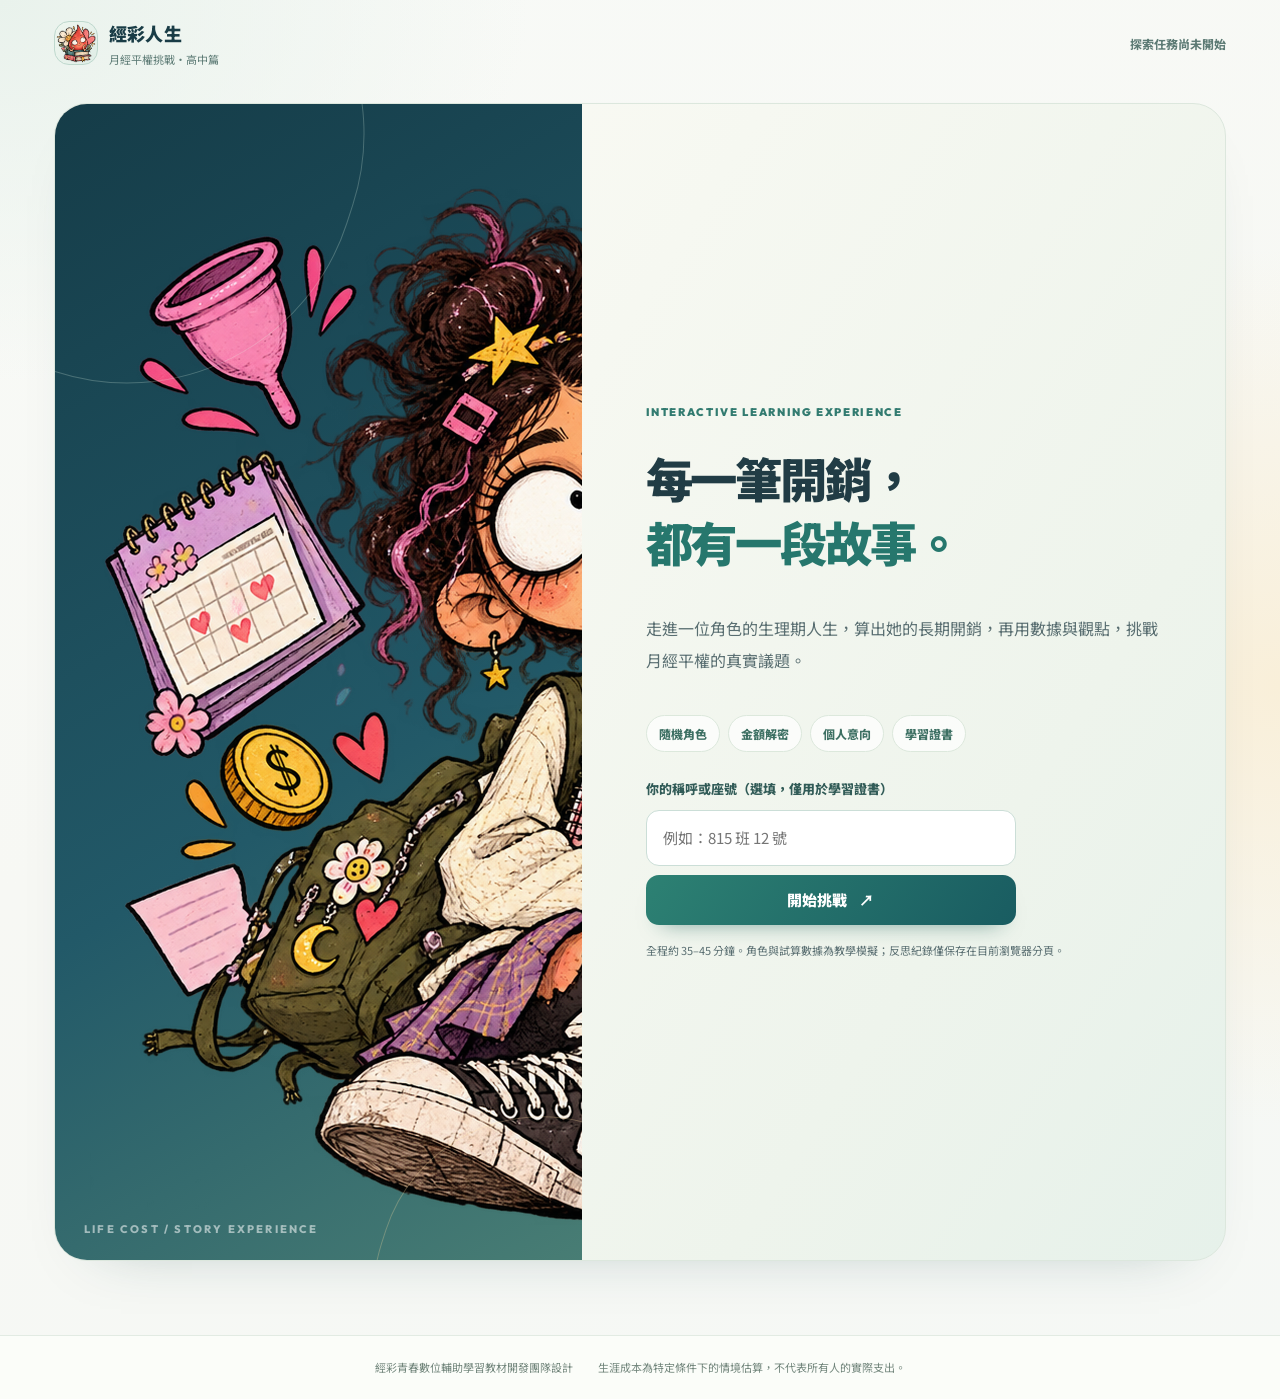
==== commit a26f7288: "feat: render eight uploaded illustrations and the role image slot instead of placeholders" ====
--- a/index.html
+++ b/index.html
@@ -13,20 +13,19 @@
 <link rel="stylesheet" href="./css/refinement.css">
 <script src="./js/cost-model.js" defer></script>
 <script src="./js/roles.js" defer></script>
+<script src="./js/feedback.js" defer></script>
 <script src="./js/game.js" defer></script>
 </head>
 <body>
 <div class="site-shell">
 <header class="topbar no-print">
-  <div class="brand"><span class="brand-mark media-placeholder media-placeholder--logo" data-image-slot="logo" role="img" aria-label="教材標誌圖片預留區"></span><div><strong>經彩人生</strong><small>月經平權挑戰・高中篇</small></div></div>
+  <div class="brand"><img class="brand-mark artwork-logo" data-image-slot="logo" src="./images/logo.png" alt="經彩人生教材標誌" width="1254" height="1254" decoding="async"><div><strong>經彩人生</strong><small>月經平權挑戰・高中篇</small></div></div>
   <div class="top-actions"><span id="status-label" class="status-label">探索任務尚未開始</span><button id="reset-game" class="quiet-button" type="button" hidden>重新開始</button></div>
 </header>
 <main id="game-main" class="main-content">
   <section id="intro" class="intro-stage">
     <div class="intro-art">
-      <div class="media-placeholder media-placeholder--cover" data-image-slot="cover" role="img" aria-label="封面圖片預留區">
-        <span>封面情境圖片預留區</span>
-      </div>
+      <img class="artwork-cover" data-image-slot="cover" src="./images/cover.png" alt="兩位學生攜帶計算器與筆記本，一同探索經期與生活成本的手繪封面插畫" width="1448" height="1086" fetchpriority="high" decoding="async">
       <div class="intro-art__caption" aria-hidden="true">LIFE COST / STORY EXPERIENCE</div>
     </div>
     <div class="intro-copy">
@@ -60,7 +59,7 @@
       <div class="mission-grid">
         <aside class="character-panel">
           <div class="character-visual">
-            <div id="character-portrait" class="character-portrait media-placeholder media-placeholder--character" data-image-slot="character" role="img" aria-label="角色圖片預留區"><span>角色圖片預留區</span></div>
+            <img id="character-portrait" class="character-portrait artwork-character" data-image-slot="character" alt="隨機角色插畫" width="1086" height="1448" decoding="async">
             <span id="character-tag" class="character-tag">生活故事</span>
           </div>
           <p class="mini-overline">THE CHARACTER</p>
@@ -95,10 +94,10 @@
       <div class="insight-total"><div><span>你的角色：<strong id="insight-character"></strong></span><p>生涯總成本</p><strong id="insight-total-value">NT$ 0</strong></div><div class="insight-total-decoration" aria-hidden="true"></div></div>
       <h3 class="minor-title">這筆開銷，相當於⋯⋯</h3>
       <div class="equivalent-grid">
-        <article class="equiv-tile tile-tea"><div class="illustration-placeholder media-placeholder" data-image-slot="boba" role="img" aria-label="珍珠奶茶圖片預留區"><span>珍珠奶茶圖片</span></div><div><span>珍珠奶茶（NT$60）</span><strong><output id="life-eq-boba">0</output> <small>杯</small></strong></div></article>
-        <article class="equiv-tile tile-food"><div class="illustration-placeholder media-placeholder" data-image-slot="bento" role="img" aria-label="便當圖片預留區"><span>便當圖片</span></div><div><span>豐盛便當（NT$110）</span><strong><output id="life-eq-bento">0</output> <small>個</small></strong></div></article>
-        <article class="equiv-tile tile-phone"><div class="illustration-placeholder media-placeholder" data-image-slot="iphone" role="img" aria-label="手機圖片預留區"><span>手機圖片</span></div><div><span>旗艦款 iPhone（NT$3.2萬）</span><strong><output id="life-eq-iphone">0</output> <small>支</small></strong></div></article>
-        <article class="equiv-tile tile-flight"><div class="illustration-placeholder media-placeholder" data-image-slot="flight" role="img" aria-label="機票圖片預留區"><span>機票圖片</span></div><div><span>日本來回機票（NT$1.2萬）</span><strong><output id="life-eq-flight">0</output> <small>趟</small></strong></div></article>
+        <article class="equiv-tile tile-tea"><img class="illustration-artwork" data-image-slot="boba" src="./images/boba.png" alt="珍珠奶茶手繪插畫" width="1254" height="1254" loading="lazy" decoding="async"><div><span>珍珠奶茶（NT$60）</span><strong><output id="life-eq-boba">0</output> <small>杯</small></strong></div></article>
+        <article class="equiv-tile tile-food"><img class="illustration-artwork" data-image-slot="bento" src="./images/bento.png" alt="便當手繪插畫" width="1254" height="1254" loading="lazy" decoding="async"><div><span>豐盛便當（NT$110）</span><strong><output id="life-eq-bento">0</output> <small>個</small></strong></div></article>
+        <article class="equiv-tile tile-phone"><img class="illustration-artwork" data-image-slot="iphone" src="./images/iphone.png" alt="手機手繪插畫" width="1254" height="1254" loading="lazy" decoding="async"><div><span>旗艦款 iPhone（NT$3.2萬）</span><strong><output id="life-eq-iphone">0</output> <small>支</small></strong></div></article>
+        <article class="equiv-tile tile-flight"><img class="illustration-artwork" data-image-slot="flight" src="./images/flight.png" alt="機票手繪插畫" width="1254" height="1254" loading="lazy" decoding="async"><div><span>日本來回機票（NT$1.2萬）</span><strong><output id="life-eq-flight">0</output> <small>趟</small></strong></div></article>
       </div>
       <article class="thought-card"><div class="thought-marker">01</div><div class="thought-body"><p class="eyebrow">TOPIC · 月經貧窮與生理用品課稅</p><p class="source-prose">在許多國家，衛生棉曾被視為「非必需品」課徵營業稅（粉紅稅）。然而衛生棉是女性無法選擇的生理必需品。</p><h3>刮鬍刀與衛生紙也是日常用品，衛生棉為何需要特別提倡免費或減免稅金？兩者有何本質上的不同？</h3><label for="answer-poverty">你的思辨回答（只做紀錄，不評分）</label><textarea id="answer-poverty" rows="5" placeholder="寫下你的觀察、理由或疑問……"></textarea></div></article>
       <div class="stage-actions"><button class="button button-light" type="button" data-prev="1">返回試算</button><button id="go-policy" class="button button-primary" type="button">儲存回答，前往第四關 ↗</button></div>
@@ -146,7 +145,7 @@
       <div class="completion-banner no-print"><span>任務完成</span><h2 id="certificate-title">恭喜完成經彩人生挑戰！</h2><p>你已完成角色成本解密、議題思辨與個人選擇。這份學習成果由你親自完成。</p><div class="completion-actions"><button id="print-certificate" class="button button-primary" type="button">列印／另存 PDF 證書</button><button id="back-to-vote" class="button button-light" type="button">查看意向選擇</button></div></div>
       <article id="certificate" class="certificate">
         <div class="certificate-corner certificate-corner--tl"></div><div class="certificate-corner certificate-corner--br"></div>
-        <div class="certificate-top"><div class="certificate-mark media-placeholder media-placeholder--certificate-mark" data-image-slot="certificate-mark" role="img" aria-label="證書圖樣預留區"><span>證書圖樣</span></div><div class="certificate-caption">JINGCAI YOUTH · LEARNING JOURNEY</div><h2>經彩人生・月經平權挑戰</h2><h3>闖關學習證書</h3></div>
+        <div class="certificate-top"><img class="certificate-mark artwork-certificate-mark" data-image-slot="certificate-mark" src="./images/certificate-mark.png" alt="手繪獎章" width="1254" height="1254" loading="lazy" decoding="async"><div class="certificate-caption">JINGCAI YOUTH · LEARNING JOURNEY</div><h2>經彩人生・月經平權挑戰</h2><h3>闖關學習證書</h3></div>
         <div class="certificate-meta"><span>學生：<strong id="cert-student">自主學習者</strong></span><span>日期：<strong id="cert-date"></strong></span></div>
         <div class="certificate-hero"><div><span>我的角色｜<strong id="cert-role"></strong></span><small>生涯總開銷試算</small><strong id="cert-cost">NT$ 0</strong></div><span class="cert-approved">解密成功</span></div>
         <div class="certificate-equivalents"><h4>生活消費換算</h4><p id="cert-equivalent-line"></p></div>
@@ -158,7 +157,7 @@
         </div>
         <div class="certificate-footer">
           <div class="certificate-outlook">願你帶著理解與同理，持續關注讓每個人更自在生活的可能。</div>
-          <div class="certificate-seal media-placeholder media-placeholder--seal" data-image-slot="certificate-seal" role="img" aria-label="證書印章圖片預留區"><span>印章預留區</span></div>
+          <img class="certificate-seal artwork-certificate-seal" data-image-slot="certificate-seal" src="./images/certificate-seal.png" alt="通關 PASS 手繪印章" width="1254" height="1254" loading="lazy" decoding="async">
         </div>
         <p class="certificate-credit">經彩青春數位輔助學習教材開發團隊設計</p>
       </article>
--- a/css/refinement.css
+++ b/css/refinement.css
@@ -0,0 +1,332 @@
+/* 經彩人生｜視覺精修版：深藍綠 × 鼠尾草 × 暖杏。插畫仍留空。 */
+:root {
+  --ink:#263b44;--muted:#64777a;--rose:#31786f;--rose-dark:#194f57;
+  --border:#dae4e0;--cream:#fcfbf7;--paper:#fff;--mint:#247f73;
+  --shadow:0 18px 50px -35px rgba(26,69,70,.22),0 5px 18px -13px rgba(39,69,65,.09);
+  --jade:#28786e;--navy:#193e49;--gold:#d3a363;--sage:#edf5ef;--terracotta:#b87863;
+}
+html{background:#f5f8f4}
+body{
+ background:radial-gradient(ellipse 53% 35% at 0% 0%,#e9f2ec 0%,transparent 78%),
+   radial-gradient(ellipse 50% 40% at 100% 49%,#f9efd9 0%,transparent 78%),
+   linear-gradient(160deg,#f8faf7,#f7f8f4 48%,#f5f8f5);
+ color:#293d42;
+}
+body::before,body::after{
+ content:"";position:fixed;pointer-events:none;border-radius:50%;z-index:-1;
+ filter:blur(16px);opacity:.55;animation:ambient-drift 25s ease-in-out infinite alternate;
+}
+body::before{width:280px;height:280px;left:-110px;top:45vh;background:#dceee3}
+body::after{width:320px;height:320px;right:-100px;top:7vh;background:#fbefcf;animation-delay:-9s;animation-duration:30s}
+@keyframes ambient-drift{
+ 0%{transform:translate3d(0,0,0) scale(1)}
+ 100%{transform:translate3d(25px,-18px,0) scale(1.18)}
+}
+@keyframes reveal-stage{
+ from{opacity:0;transform:translateY(13px)}
+ to{opacity:1;transform:translateY(0)}
+}
+@keyframes pulse-outline{
+ 0%,100%{box-shadow:0 0 0 0 rgba(50,127,114,.10)}
+ 55%{box-shadow:0 0 0 7px rgba(50,127,114,0)}
+}
+.game-stage:not([hidden]){animation:reveal-stage .55s cubic-bezier(.2,.75,.2,1) both}
+.topbar{padding-top:18px;padding-bottom:18px}
+.brand strong{color:#193c46;letter-spacing:.01em}
+.brand small,.status-label{color:#5d7b75}
+.brand-mark{background:linear-gradient(130deg,#eff6ef,#dfede6)!important;box-shadow:none;border:1px solid #bed8cd}
+.quiet-button{color:#376860;background:#fff;border:1px solid #cddfd5}
+.quiet-button:hover{background:#eef5ed}
+.eyebrow,.mini-overline{color:#327b70}
+.intro-stage{
+ background:linear-gradient(123deg,#fefcf6,#eef4ec 74%,#e6f1ea)!important;
+ border:1px solid #dce7dd!important;
+ box-shadow:0 26px 60px -46px rgba(22,65,74,.35);
+}
+.intro-art{
+ background:linear-gradient(150deg,#153c48,#225968 58%,#487d74)!important;
+ display:grid;place-items:center;padding:35px;
+ isolation:isolate;overflow:hidden;
+}
+.intro-art:before,.intro-art:after{
+ content:"";position:absolute;pointer-events:none;border-radius:48%;
+ border:1px solid rgba(227,245,231,.24);
+ width:480px;height:480px;transform:rotate(18deg);top:-205px;left:-175px;
+}
+.intro-art:after{width:340px;height:340px;top:auto;bottom:-200px;left:auto;right:-135px;border-color:rgba(255,223,162,.27)}
+.intro-art__caption{
+ position:absolute;bottom:24px;left:29px;font:800 11px "Outfit",sans-serif;
+ color:rgba(255,255,255,.54);letter-spacing:.2em
+}
+.intro-copy h1{color:#213c45}
+.intro-copy h1 em{color:#26776d}
+.intro-description,.fine-print{color:#596e71}
+.intro-features span{background:#ffffffb8!important;border:1px solid #dce8dc!important;color:#3d7063!important}
+.intro-features span:hover{background:#f0f7ed!important}
+.identity-box label{color:#315b57}
+.identity-box input,.password-row input{
+ border:1px solid #cbded7;background:#fff;
+ transition:border-color .2s,box-shadow .2s
+}
+.identity-box input:focus,.password-row input:focus{box-shadow:0 0 0 3px rgba(64,141,118,.12)}
+.button{transition:transform .22s ease,box-shadow .22s ease,background-color .2s,filter .2s}
+.button:hover{transform:translateY(-2px)}
+.button:active{transform:translateY(0)}
+.button-primary{
+ background:linear-gradient(125deg,#2d8173,#195c61)!important;color:white!important;
+ box-shadow:0 13px 22px -16px rgba(18,90,81,.65)!important;
+}
+.button-primary:hover{box-shadow:0 18px 30px -18px rgba(18,90,81,.7)!important}
+.button-secondary{background:#e9f5ee!important;color:#246359!important;border:1px solid #c0dcd0!important}
+.button-secondary:hover{background:#dff0e4!important}
+.button-light{background:#fff!important;color:#42665f!important;border:1px solid #d5e5d9!important}
+.button-light:hover{background:#f4f8f2!important}
+.journey-nav{
+ background:#fffefc!important;border:1px solid #dde7e0!important;
+ box-shadow:var(--shadow)
+}
+.journey-heading strong{color:#254f51}
+.journey-pill{background:#f6f8f5;border:1px solid #e3e8df;color:#75827d}
+.journey-pill.active{background:#1d6665!important;color:white;border-color:#1d6665;box-shadow:0 10px 18px -15px #266b62}
+.journey-pill.done{background:#e8f3e8;color:#226656;border-color:#c9dfd2}
+.stage-heading h2{color:#223d45}
+.stage-heading p{color:#667b7d}
+.stage-number{color:#b9d3cb}
+.character-panel,.calculator-panel,.thought-card,.vote-shell,.vote-confirmation,.intention-question{
+ border-color:#dce7df!important;
+ box-shadow:var(--shadow)!important
+}
+.character-visual{
+ background:linear-gradient(145deg,var(--character-tint,#e4f2ec),#f8f7ec)!important;
+}
+.character-panel .mini-overline{color:#4f7770}
+.character-panel h3{color:#26484a}
+.character-subtitle{color:#377b71}
+.character-story{
+ white-space:pre-line;
+ font-size:14px;
+ color:#425962;
+ line-height:2.05;
+ padding:0 1px;
+ margin:16px 0 24px;
+}
+.character-tag{color:#2c6b61;background:#fffdf9e8;border:1px solid #c7ddd0}
+.reading-prompt{
+ border-radius:16px;padding:17px 19px;
+ background:linear-gradient(125deg,#eff7f0,#fbf9ed);
+ border:1px solid #d9e5d8;
+}
+.reading-prompt h4{margin:0 0 8px;color:#2e665e;font-size:14px;font-weight:900}
+.reading-prompt p{margin:0;font-size:13px;line-height:1.85;color:#57746e}
+.section-topline{border-color:#dce8e0}
+.section-topline h3,.extra-heading h4{color:#294f51}
+.section-topline span,.extra-heading span{color:#719087}
+.field label{color:#3e6260}
+.field small{color:#718784}
+.field input{background:#fcfefc;border-color:#d7e5dc}
+.field input:focus{box-shadow:0 0 0 3px rgba(50,127,113,.10)}
+.extra-heading{border-color:#e0e9e0}
+.extra-option{background:#f9fcf9;border-color:#e1ebe3}
+.extra-option:has(input:checked){background:#e9f4ec!important;border-color:#9ac9b9!important}
+.extra-option input{accent-color:#28776b}
+.calculation-display{
+ background:linear-gradient(110deg,#e7f4ed,#f7fbef);
+ border:1px solid #bcdccc;
+ animation:reveal-stage .35s ease both
+}
+.calculation-display>span,.calculation-display>small{color:#527d72}
+.calculation-display>strong{color:#1f675f}
+.password-card{background:linear-gradient(135deg,#f2f8f1,#faf9f0)!important;border-color:#d2e3d7!important}
+.password-card h4{color:#28544e}
+.form-feedback{color:#43796a}
+.form-feedback.ok{color:#187868}
+.form-feedback.error{color:#ae513e}
+.insight-total{
+ background:radial-gradient(circle at 100% 0%,rgba(244,215,159,.18),transparent 32%),
+   linear-gradient(125deg,#173c49,#225d66 68%,#326d68)!important;
+ box-shadow:0 22px 35px -29px rgba(28,68,74,.54)
+}
+.insight-total span,.insight-total p{color:#dcefed}
+.insight-total-decoration{
+ width:160px;height:160px;border-radius:50%;flex:0 0 auto;
+ border:1px solid rgba(242,237,212,.18);
+ box-shadow:0 0 0 28px rgba(235,245,231,.035),0 0 0 56px rgba(235,245,231,.03);
+}
+.equiv-tile{border:1px solid #e0e8e2!important;transition:transform .25s,box-shadow .25s}
+.equiv-tile:hover{transform:translateY(-4px);box-shadow:0 15px 32px -25px #27534c55}
+.tile-tea{background:linear-gradient(130deg,#f8edda,#fcf5e7)!important}
+.tile-food{background:linear-gradient(130deg,#f7e9de,#fbf2e6)!important}
+.tile-phone{background:linear-gradient(130deg,#e5eff3,#f0f6f8)!important}
+.tile-flight{background:linear-gradient(130deg,#e3f3eb,#eef8ef)!important}
+.equiv-tile span{color:#546e70}
+.equiv-tile strong{color:#2b444c}
+.thought-marker{background:#e4f3ed!important;color:#277568!important}
+.source-prose{background:#f5f8f3;border-left:3px solid #76afa0;color:#556d6c}
+.thought-body h3{color:#284951}
+.thought-body label{color:#36776d}
+textarea{border:1px solid #d4e4da;background:#fefefd}
+textarea:focus{box-shadow:0 0 0 3px rgba(38,116,100,.10)}
+.vote-explainer,.decision-prompt{
+ background:#edf5ef!important;border:1px solid #d1e7db!important;color:#376c61;
+}
+.decision-prompt{
+ padding:18px 24px;border-radius:17px;font-weight:750;
+ box-shadow:var(--shadow)
+}
+.intention-question legend{color:#28454c}
+.intention-question__index{background:#e4f2e8;color:#27796c}
+.intention-question__note{color:#6d8080}
+.intention-option{background:#fcfefb;border:1px solid #dce8df}
+.intention-option:hover{border-color:#80b5a3}
+.intention-option:has(input:checked){background:#eaf5eb!important;border-color:#6eb29d!important;box-shadow:0 8px 24px -18px #286a5555!important}
+.intention-option input{accent-color:#287e70}
+.intention-option__letter{color:#4e756e;border-color:#d2e4d7}
+.intention-option:has(input:checked) .intention-option__letter{background:#cfe7d9;border-color:#a8d2bf;color:#21695c}
+.intention-option__label{color:#2d4a4d}
+.intention-option__check{color:#257366}
+.intention-feedback{
+ margin-top:17px;padding:16px 20px;
+ background:linear-gradient(120deg,#eef7ea,#fcfaeb);
+ border:1px solid #dce9d4;border-radius:15px;
+ line-height:1.85;font-size:13px;font-weight:600;color:#37665c;
+ animation:reveal-stage .35s ease both;
+}
+.intention-footer{color:#577e6e}
+.completion-banner{
+ background:linear-gradient(115deg,#e5f1e9,#fbf7e9)!important;
+ border:1px solid #d4e6da!important
+}
+.completion-banner>span{color:#367a6c}
+.completion-banner h2{color:#244b4d}
+.completion-banner p{color:#677f78}
+.certificate{
+ background:#fffef9!important;color:#314a4a;
+ border:6px double #9fbcb0!important;
+ box-shadow:0 22px 55px -40px rgba(36,70,69,.32)!important
+}
+.certificate-corner{border-color:rgba(101,151,129,.095)}
+.certificate-caption{color:#6c8d7f}
+.certificate-top h2{color:#24555a}
+.certificate-top h3{color:#3a776c}
+.certificate-meta{border-color:#ccdcd0}
+.certificate-hero{
+ background:linear-gradient(118deg,#e5f2e9,#f8f5e6)!important
+}
+.certificate-hero span{color:#578078}
+.certificate-hero div>strong{color:#256b63}
+.cert-approved{color:#247d6b!important}
+.certificate-equivalents h4,.certificate-answers>h4,.certificate-intentions>h4{color:#2b6f64}
+.certificate-equivalents{border-color:#deebe0}
+.cert-answer,.cert-intention{border-color:#dce9df}
+.cert-answer strong,.cert-intention strong{color:#3b776d}
+.cert-answer p,.cert-intention p{color:#3c5052}
+.certificate-intentions{background:#f2f7ef!important;border:1px solid #dbe8d7!important}
+.cert-feedback{color:#4d7169!important;font-size:12px!important;line-height:1.65!important;margin-top:5px!important}
+.certificate-footer{
+ border-top:1px solid #e2ede3;padding-top:14px;margin-top:8px;
+ display:flex;align-items:center;justify-content:space-between;gap:20px
+}
+.certificate-outlook{color:#4b7769;font-weight:650;font-size:12px;line-height:1.8;max-width:78%}
+.certificate-credit{color:#778c83}
+.page-footer{background:#fbfdf9;border-color:#e2ebe3;color:#71857b}
+
+/* Slots deliberately contain no emojis, silhouettes or generated illustrations. */
+.media-placeholder{
+ display:grid;place-items:center;position:relative;
+ overflow:hidden;text-align:center;isolation:isolate;
+ border:1.5px dashed rgba(81,130,119,.36);
+ border-radius:16px;
+ color:#64817b;
+ background:linear-gradient(145deg,rgba(255,255,255,.64),rgba(255,255,255,.32));
+}
+.media-placeholder>span{
+ position:relative;z-index:2;
+ display:block;padding:4px 8px;max-width:100%;
+ font-size:11px!important;font-weight:700;letter-spacing:.04em;
+ color:inherit;line-height:1.5;
+}
+.media-placeholder--logo{
+ width:44px;height:44px;border-radius:13px;color:#6c9485;background:#eef6ef;
+}
+.media-placeholder--cover{
+ width:100%;min-height:380px;max-width:420px;border:2px dashed rgba(218,242,228,.36);
+ border-radius:25px;background:rgba(235,247,237,.05);color:rgba(255,255,255,.65);
+ box-shadow:0 25px 60px -37px rgba(2,30,40,.47);
+}
+.media-placeholder--cover>span{font-size:14px!important}
+.media-placeholder--cover:before{
+ content:"";position:absolute;inset:14px;border:1px solid rgba(232,245,226,.15);border-radius:18px;
+}
+.character-portrait.media-placeholder{
+ width:clamp(145px,70%,205px);height:188px;margin:0;
+ border:2px dashed var(--character-accent,#76a79b);
+ background:rgba(255,255,255,.52);
+ color:var(--character-accent,#47776d);
+ border-radius:23px;
+ box-shadow:0 12px 28px -25px rgba(33,63,62,.28);
+}
+.character-portrait.media-placeholder>span{font-size:14px!important}
+.illustration-placeholder.media-placeholder{
+ width:100%;height:123px;border-radius:15px;align-self:stretch;
+ background:rgba(255,255,255,.42);border:1.5px dashed rgba(73,104,100,.32);
+ color:#557b76;
+}
+.illustration-placeholder.media-placeholder>span{font-size:12px!important}
+.certificate-mark.media-placeholder{
+ margin:0 auto 6px;width:72px;height:65px;border-radius:13px;
+ color:#6b9481;background:#f2f8f1;
+}
+.certificate-seal.media-placeholder{
+ flex:0 0 72px;width:72px;height:72px;border:1px dashed #95b8a8;
+ color:#6d9588;background:#fbfdf7;font:inherit;
+ transform:none;box-shadow:none;
+}
+.certificate-seal.media-placeholder>span{font-size:10px!important}
+
+/* Guided-motion accents: energetic enough to notice, never distracting. */
+.parameter-card,.calculator-panel,.character-panel,.thought-card,.intention-question{
+ transition:box-shadow .25s ease,border-color .25s ease;
+}
+.calculator-panel:focus-within,.thought-card:focus-within,.intention-question:focus-within{
+ border-color:#a5cdbc!important;box-shadow:0 20px 45px -38px #144f4d66,0 0 0 3px rgba(61,134,108,.06)!important
+}
+.journey-pill.active{animation:pulse-outline 2.9s ease-in-out infinite}
+#start-game:not(:disabled){animation:pulse-outline 3.7s ease-in-out infinite}
+
+@media (max-width:760px){
+ .media-placeholder--cover{min-height:190px;height:190px;width:min(85%,340px)}
+ .intro-art{padding:20px}
+ .intro-art__caption{bottom:10px;left:18px;font-size:9px}
+ .character-portrait.media-placeholder{height:157px;width:160px}
+ .character-story{font-size:13px}
+ .illustration-placeholder.media-placeholder{height:94px}
+ .intro-stage{border-radius:24px}
+ .certificate-seal.media-placeholder{width:62px;height:62px;flex-basis:62px}
+}
+@media (max-width:440px){
+ .media-placeholder--cover{min-height:155px;height:155px}
+ .illustration-placeholder.media-placeholder{height:84px}
+ .character-portrait.media-placeholder{width:140px;height:150px}
+ .certificate-outlook{font-size:11px}
+}
+@media (prefers-reduced-motion:reduce){
+ body::before,body::after,.game-stage:not([hidden]),.journey-pill.active,#start-game:not(:disabled),
+ .intention-feedback{animation:none!important}
+ .button,.equiv-tile,.intention-option{transition:none!important}
+}
+@media print{
+ @page{size:A4 portrait;margin:10mm}
+ body{background:white!important}
+ body::before,body::after{display:none!important}
+ .game-stage:not([hidden]){animation:none!important}
+ .media-placeholder--certificate-mark{width:50px;height:42px;margin:0 auto 4px;border:1px dashed #a1bdb0}
+ .media-placeholder--certificate-mark>span{font-size:8px!important}
+ .certificate-seal.media-placeholder{height:50px;width:50px;flex-basis:50px}
+ .certificate-seal.media-placeholder>span{font-size:8px!important}
+ .certificate{border:3px double #9fbcb0!important;box-shadow:none!important}
+ .certificate-footer{padding-top:7px;margin-top:5px}
+ .certificate-outlook{font-size:9pt}
+ .cert-feedback{font-size:8.5pt!important;line-height:1.4!important}
+ .certificate-top h2{color:#24555a!important}
+ .certificate-top h3{color:#3a776c!important}
+}
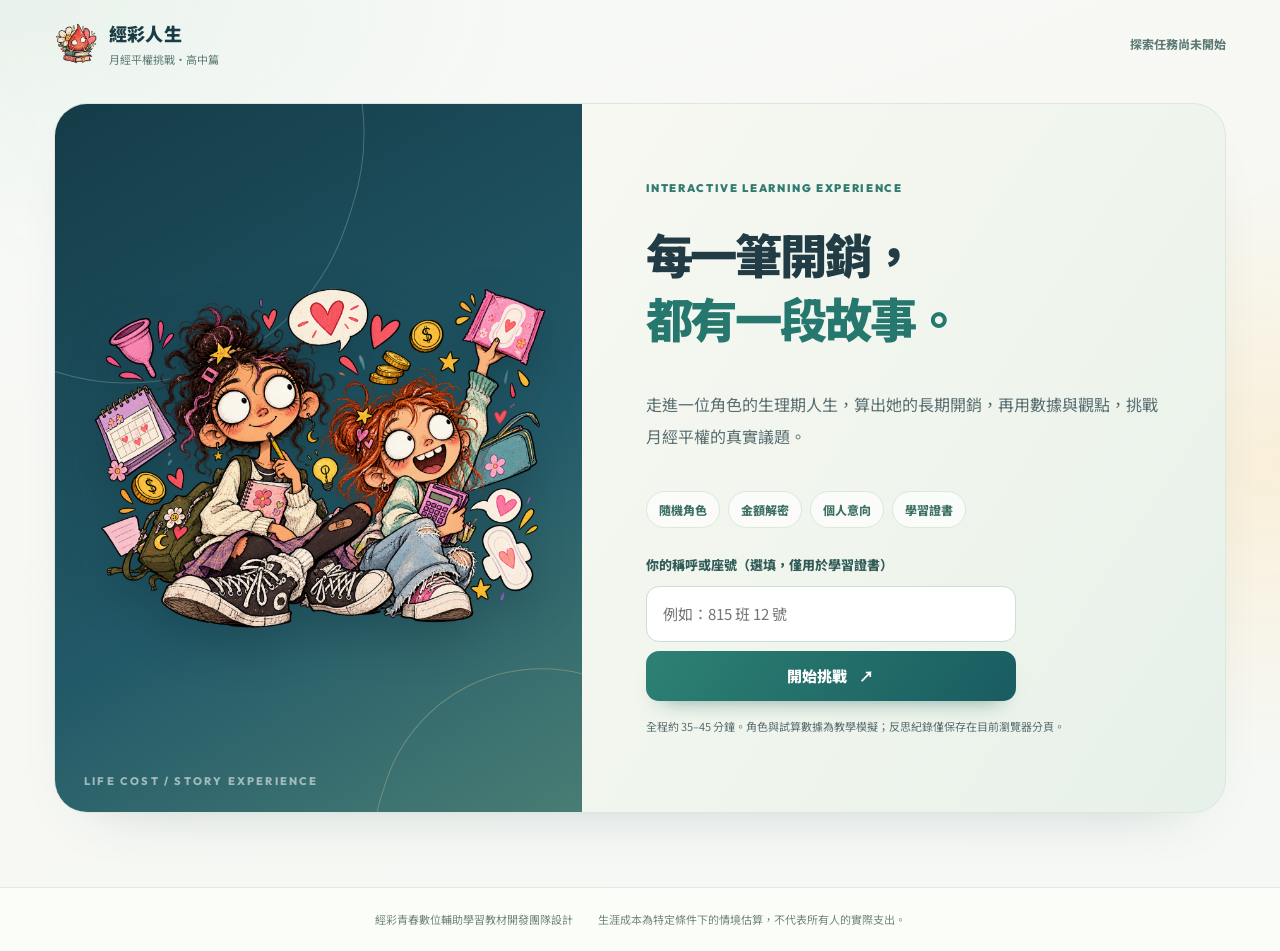
==== commit 3cca949a: "copy: guide students to infer pad quantities from daily schedules rather than seeing a table" ====
--- a/index.html
+++ b/index.html
@@ -68,7 +68,7 @@
           <p id="character-story" class="character-story"></p>
           <div class="reading-prompt">
             <h4>你的閱讀任務</h4>
-            <p>故事提到了哪些年齡、使用習慣與額外開銷？從敘述中自行整理數值，再把它們輸入右側的試算器。</p>
+            <p>留意角色一天使用衛生棉的時間、多久更換一次，以及哪些照護用品需要另外購買。請從故事推算後，再填入右側試算器。</p>
           </div>
         </aside>
         <div class="calculator-panel">
--- a/css/refinement.css
+++ b/css/refinement.css
@@ -230,58 +230,57 @@
 .certificate-credit{color:#778c83}
 .page-footer{background:#fbfdf9;border-color:#e2ebe3;color:#71857b}
 
-/* Slots deliberately contain no emojis, silhouettes or generated illustrations. */
-.media-placeholder{
- display:grid;place-items:center;position:relative;
- overflow:hidden;text-align:center;isolation:isolate;
- border:1.5px dashed rgba(81,130,119,.36);
- border-radius:16px;
- color:#64817b;
- background:linear-gradient(145deg,rgba(255,255,255,.64),rgba(255,255,255,.32));
-}
-.media-placeholder>span{
- position:relative;z-index:2;
- display:block;padding:4px 8px;max-width:100%;
- font-size:11px!important;font-weight:700;letter-spacing:.04em;
- color:inherit;line-height:1.5;
-}
-.media-placeholder--logo{
- width:44px;height:44px;border-radius:13px;color:#6c9485;background:#eef6ef;
-}
-.media-placeholder--cover{
- width:100%;min-height:380px;max-width:420px;border:2px dashed rgba(218,242,228,.36);
- border-radius:25px;background:rgba(235,247,237,.05);color:rgba(255,255,255,.65);
- box-shadow:0 25px 60px -37px rgba(2,30,40,.47);
-}
-.media-placeholder--cover>span{font-size:14px!important}
-.media-placeholder--cover:before{
- content:"";position:absolute;inset:14px;border:1px solid rgba(232,245,226,.15);border-radius:18px;
-}
-.character-portrait.media-placeholder{
- width:clamp(145px,70%,205px);height:188px;margin:0;
- border:2px dashed var(--character-accent,#76a79b);
- background:rgba(255,255,255,.52);
- color:var(--character-accent,#47776d);
- border-radius:23px;
- box-shadow:0 12px 28px -25px rgba(33,63,62,.28);
-}
-.character-portrait.media-placeholder>span{font-size:14px!important}
-.illustration-placeholder.media-placeholder{
- width:100%;height:123px;border-radius:15px;align-self:stretch;
- background:rgba(255,255,255,.42);border:1.5px dashed rgba(73,104,100,.32);
- color:#557b76;
-}
-.illustration-placeholder.media-placeholder>span{font-size:12px!important}
-.certificate-mark.media-placeholder{
- margin:0 auto 6px;width:72px;height:65px;border-radius:13px;
- color:#6b9481;background:#f2f8f1;
-}
-.certificate-seal.media-placeholder{
- flex:0 0 72px;width:72px;height:72px;border:1px dashed #95b8a8;
- color:#6d9588;background:#fbfdf7;font:inherit;
- transform:none;box-shadow:none;
-}
-.certificate-seal.media-placeholder>span{font-size:10px!important}
+/* Actual uploaded image assets: transparent PNG art is never clipped or distorted. */
+.brand .artwork-logo {
+  display:block; width:44px; height:44px; flex:0 0 44px;
+  object-fit:contain; background:transparent!important;
+  border:0!important; box-shadow:none!important; border-radius:0;
+}
+.artwork-cover {
+  display:block; justify-self:center; align-self:center;
+  width:min(100%,505px); height:auto; max-height:530px;
+  object-fit:contain;
+  filter:drop-shadow(0 18px 23px rgba(0,25,33,.24));
+  animation:artwork-float 7s ease-in-out infinite;
+}
+@keyframes artwork-float {
+  0%,100%{transform:translateY(0) rotate(-.45deg)}
+  50%{transform:translateY(-9px) rotate(.4deg)}
+}
+.character-visual {
+  height:318px!important;
+  display:grid; place-items:center;
+}
+.character-visual .artwork-character {
+  display:block; position:relative; left:auto;top:auto;bottom:auto;
+  width:214px;height:285px; max-width:88%;
+  object-fit:cover;object-position:center center;
+  margin:0;z-index:2;border-radius:19px;
+  border:3px solid rgba(255,255,255,.87);
+  background:#fffdf9;
+  box-shadow:0 15px 33px -19px rgba(28,71,76,.36),0 0 0 1px rgba(80,130,116,.14);
+}
+.illustration-artwork {
+  display:block;object-fit:contain;
+  height:135px;width:100%;max-width:188px;
+  align-self:center;margin:0 auto 4px;
+  filter:drop-shadow(0 8px 7px rgba(56,57,50,.13));
+  transition:transform .25s ease;
+}
+.equiv-tile:hover .illustration-artwork{transform:translateY(-3px) rotate(-1deg)}
+.artwork-certificate-mark {
+  display:block;
+  width:86px;height:86px;margin:0 auto 9px;
+  object-fit:contain;
+  border:0!important;background:transparent!important;
+}
+.certificate-seal.artwork-certificate-seal {
+  display:block;flex:0 0 88px;
+  width:88px;height:88px;object-fit:contain;
+  border:0!important;border-radius:0!important;
+  background:transparent!important;
+  transform:none;box-shadow:none;
+}
 
 /* Guided-motion accents: energetic enough to notice, never distracting. */
 .parameter-card,.calculator-panel,.character-panel,.thought-card,.intention-question{
@@ -294,35 +293,38 @@
 #start-game:not(:disabled){animation:pulse-outline 3.7s ease-in-out infinite}
 
 @media (max-width:760px){
- .media-placeholder--cover{min-height:190px;height:190px;width:min(85%,340px)}
- .intro-art{padding:20px}
+ .artwork-cover{width:min(92%,350px);height:auto;max-height:258px}
+ .intro-art{padding:16px;min-height:240px}
  .intro-art__caption{bottom:10px;left:18px;font-size:9px}
- .character-portrait.media-placeholder{height:157px;width:160px}
+ .character-visual{height:266px!important}
+ .character-visual .artwork-character{width:178px;height:237px}
  .character-story{font-size:13px}
- .illustration-placeholder.media-placeholder{height:94px}
+ .illustration-artwork{height:114px;max-width:165px}
  .intro-stage{border-radius:24px}
- .certificate-seal.media-placeholder{width:62px;height:62px;flex-basis:62px}
+ .certificate-seal.artwork-certificate-seal{width:70px;height:70px;flex-basis:70px}
 }
 @media (max-width:440px){
- .media-placeholder--cover{min-height:155px;height:155px}
- .illustration-placeholder.media-placeholder{height:84px}
- .character-portrait.media-placeholder{width:140px;height:150px}
+ .artwork-cover{max-height:215px}
+ .intro-art{min-height:213px}
+ .illustration-artwork{height:95px}
+ .character-visual{height:237px!important}
+ .character-visual .artwork-character{width:154px;height:205px}
  .certificate-outlook{font-size:11px}
 }
 @media (prefers-reduced-motion:reduce){
  body::before,body::after,.game-stage:not([hidden]),.journey-pill.active,#start-game:not(:disabled),
  .intention-feedback{animation:none!important}
- .button,.equiv-tile,.intention-option{transition:none!important}
+ .button,.equiv-tile,.intention-option,.illustration-artwork{transition:none!important}
+ .artwork-cover{animation:none!important}
 }
 @media print{
  @page{size:A4 portrait;margin:10mm}
  body{background:white!important}
  body::before,body::after{display:none!important}
  .game-stage:not([hidden]){animation:none!important}
- .media-placeholder--certificate-mark{width:50px;height:42px;margin:0 auto 4px;border:1px dashed #a1bdb0}
- .media-placeholder--certificate-mark>span{font-size:8px!important}
- .certificate-seal.media-placeholder{height:50px;width:50px;flex-basis:50px}
- .certificate-seal.media-placeholder>span{font-size:8px!important}
+ .artwork-certificate-mark{width:52px;height:52px;margin:0 auto 3px;object-fit:contain}
+ .certificate-seal.artwork-certificate-seal{height:58px;width:58px;flex-basis:58px;object-fit:contain}
+ .artwork-cover{animation:none!important}
  .certificate{border:3px double #9fbcb0!important;box-shadow:none!important}
  .certificate-footer{padding-top:7px;margin-top:5px}
  .certificate-outlook{font-size:9pt}
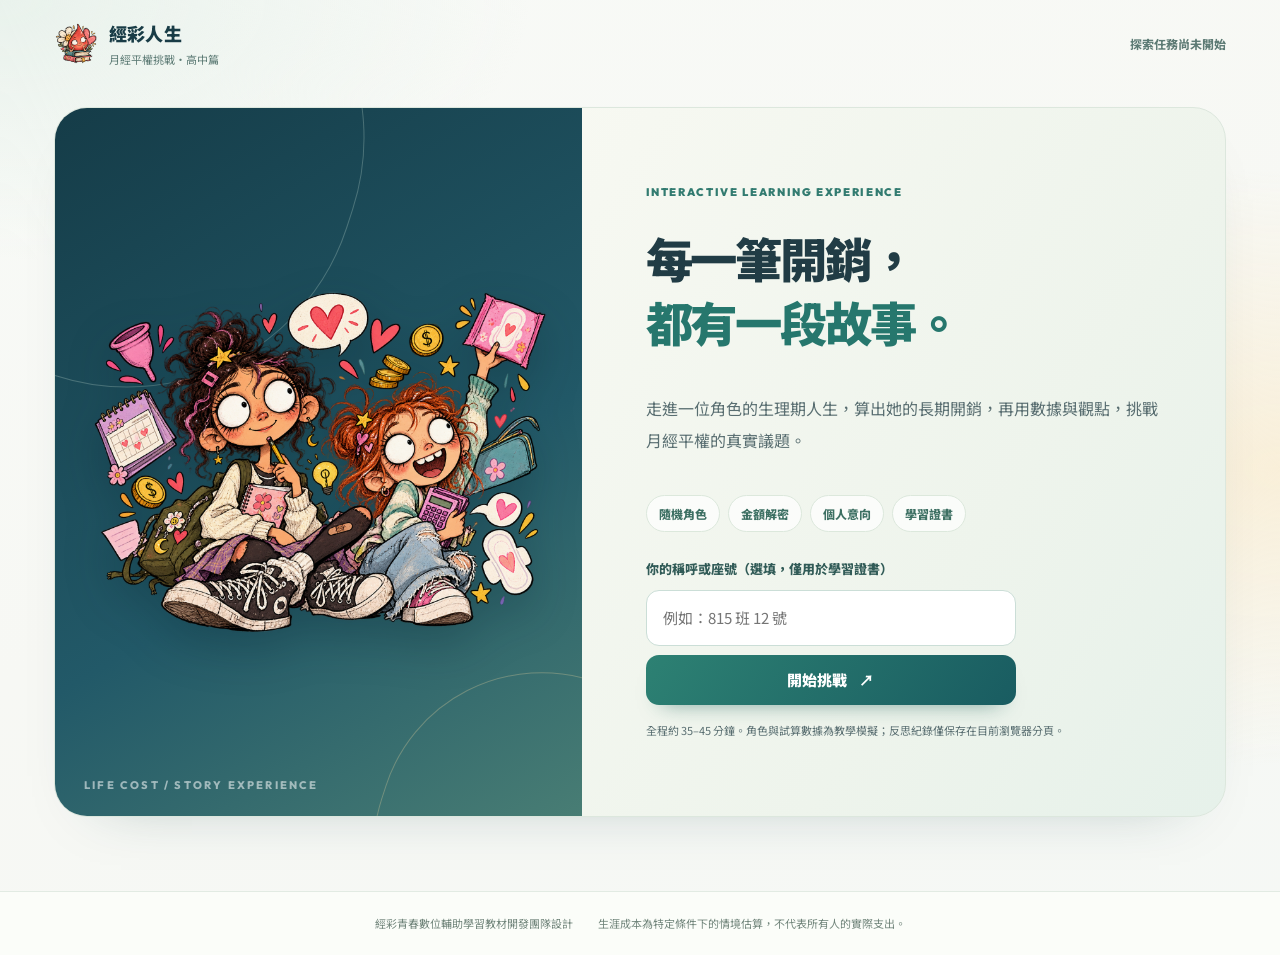
==== commit ffa15724: "refactor: load shared stage-flow guard before game UI" ====
--- a/index.html
+++ b/index.html
@@ -14,15 +14,17 @@
 <script src="./js/cost-model.js" defer></script>
 <script src="./js/roles.js" defer></script>
 <script src="./js/feedback.js" defer></script>
+<script src="./js/flow.js" defer></script>
 <script src="./js/game.js" defer></script>
 </head>
 <body>
 <div class="site-shell">
 <header class="topbar no-print">
   <div class="brand"><img class="brand-mark artwork-logo" data-image-slot="logo" src="./images/logo.png" alt="經彩人生教材標誌" width="1254" height="1254" decoding="async"><div><strong>經彩人生</strong><small>月經平權挑戰・高中篇</small></div></div>
-  <div class="top-actions"><span id="status-label" class="status-label">探索任務尚未開始</span><button id="reset-game" class="quiet-button" type="button" hidden>重新開始</button></div>
+  <div class="top-actions"><span id="save-status" class="save-status" role="status" aria-live="polite" hidden></span><span id="status-label" class="status-label">探索任務尚未開始</span><button id="reset-game" class="quiet-button" type="button" hidden>重新開始</button></div>
 </header>
 <main id="game-main" class="main-content">
+  <div id="app-notice" class="app-notice no-print" role="status" aria-live="polite" hidden></div>
   <section id="intro" class="intro-stage">
     <div class="intro-art">
       <img class="artwork-cover" data-image-slot="cover" src="./images/cover.png" alt="兩位學生攜帶計算器與筆記本，一同探索經期與生活成本的手繪封面插畫" width="1448" height="1086" fetchpriority="high" decoding="async">
@@ -68,10 +70,14 @@
           <p id="character-story" class="character-story"></p>
           <div class="reading-prompt">
             <h4>你的閱讀任務</h4>
-            <p>留意角色一天使用衛生棉的時間、多久更換一次，以及哪些照護用品需要另外購買。請從故事推算後，再填入右側試算器。</p>
+            <p>依角色描述的典型一天，整理衛生棉使用量，再判斷哪些用品需要額外購買；不必逐小時換算。這是開銷模擬，實際更換仍應依經血量與使用需求調整。</p>
           </div>
         </aside>
         <div class="calculator-panel">
+          <details id="mobile-story" class="mobile-story no-print">
+            <summary><span>查看角色情境</span><span aria-hidden="true">⌄</span></summary>
+            <div><strong id="mobile-story-name"></strong><p id="mobile-story-text"></p></div>
+          </details>
           <div class="section-topline"><h3>生理歷程與開銷設定</h3><span>SET PARAMETERS</span></div>
           <div id="scenario-fields" class="field-grid"></div>
           <div class="extra-heading"><h4>隱形與延伸開銷</h4><span>每月勾選項目</span></div>
@@ -82,7 +88,7 @@
           </div>
           <form id="password-form" class="password-card">
             <div><span class="eyebrow">PASSWORD TO CONTINUE</span><h4>輸入生涯總金額，解鎖下一關</h4><p>只需輸入整數，不必輸入「NT$」與逗號。</p></div>
-            <div class="password-row"><input id="password-input" type="text" inputmode="numeric" autocomplete="off" placeholder="請輸入 6 位數金額" aria-label="生涯總金額密碼"><button class="button button-primary" type="submit">確認通關</button></div>
+            <div class="password-row"><input id="password-input" type="text" inputmode="numeric" autocomplete="off" placeholder="請輸入 6 位數金額" aria-label="生涯總金額密碼" aria-describedby="mission-feedback"><button class="button button-primary" type="submit">確認通關</button></div>
             <p id="mission-feedback" class="form-feedback" role="status" aria-live="polite"></p>
           </form>
         </div>
@@ -165,6 +171,17 @@
   </div>
 </main>
 <footer class="page-footer no-print"><span>經彩青春數位輔助學習教材開發團隊設計</span><span>生涯成本為特定條件下的情境估算，不代表所有人的實際支出。</span></footer>
+  <dialog id="app-confirm" class="app-dialog no-print" aria-labelledby="app-confirm-title" aria-describedby="app-confirm-message">
+    <div class="app-dialog__body">
+      <span class="app-dialog__eyebrow">確認操作</span>
+      <h2 id="app-confirm-title">重新開始學習？</h2>
+      <p id="app-confirm-message">此操作將清除這個分頁的闖關進度與思辨紀錄。</p>
+      <div class="app-dialog__actions">
+        <button id="dialog-cancel" class="button button-light" type="button">返回學習</button>
+        <button id="dialog-accept" class="button button-primary" type="button">確定重新開始</button>
+      </div>
+    </div>
+  </dialog>
 </div>
 </body>
 </html>
--- a/css/game.css
+++ b/css/game.css
@@ -1,3 +1,5 @@
+@layer legacy, ui;
+@layer legacy {
 :root{
 --ink:#2b2a36;--muted:#696777;--rose:#9d395f;--rose-dark:#6e2b48;--border:#ecdee4;--cream:#fffbf9;--paper:#fff;--mint:#2e8277;
 --shadow:0 18px 55px -38px rgba(79,33,57,.30),0 6px 20px -17px rgba(79,33,57,.12)}
@@ -136,7 +138,7 @@
 .certificate-hero{display:flex;justify-content:space-between;gap:10px;align-items:center;padding:20px 24px;margin:20px 0 16px;border-radius:14px;background:#fdf0f3}
 .certificate-hero span{display:block;font-size:13px;color:#995b74}.certificate-hero small{display:block;color:#a88291;font-size:11px;margin-top:7px}
 .certificate-hero div>strong{display:block;font:900 36px/1.4 "Outfit",sans-serif;color:#7e3457;letter-spacing:-.03em}
-.cert-approved{color:#2b7b6a!important;font-weight:900;font-size:12px!important;white-space:nowrap}
+.cert-approved{color:#2b7b6a;font-weight:900;font-size:12px;white-space:nowrap}
 .certificate-equivalents{padding-bottom:15px;border-bottom:1px solid #efdee4}.certificate-equivalents h4,.certificate-answers>h4{margin:0 0 6px;color:#834564;font-size:14px}
 .certificate-equivalents p{margin:0;color:#594e5a;font-size:13px}
 .certificate-answers{padding:17px 0}.cert-answer{padding:11px 0;border-bottom:1px dashed #efdde2}
@@ -151,12 +153,12 @@
 @media(prefers-reduced-motion:reduce){*,*::before,*::after{transition-duration:.01ms!important;animation-duration:.01ms!important;scroll-behavior:auto!important}}
 @page{size:A4 portrait;margin:12mm}
 @media print{
-html,body{background:white!important;color:#29232b!important;-webkit-print-color-adjust:exact;print-color-adjust:exact;font-size:10pt}
-.no-print,.topbar,.page-footer,#intro,.journey-nav,.stage-heading,.stage-actions,.vote-shell,.vote-confirmation,.completion-banner,#stage-mission,#stage-insight,#stage-policy,#stage-vote{display:none!important}
-.main-content{max-width:none;padding:0!important;margin:0!important}
-#game-workspace{display:block!important}
-#stage-certificate{display:block!important}
-.certificate{border:3px double #b98195!important;padding:7mm 9mm!important;box-shadow:none!important;border-radius:0;overflow:visible;min-height:0}
+html,body{background:white;color:#29232b;-webkit-print-color-adjust:exact;print-color-adjust:exact;font-size:10pt}
+.no-print,.topbar,.page-footer,#intro,.journey-nav,.stage-heading,.stage-actions,.vote-shell,.vote-confirmation,.completion-banner,#stage-mission,#stage-insight,#stage-policy,#stage-vote{display:none}
+.main-content{max-width:none;padding:0;margin:0}
+#game-workspace{display:block}
+#stage-certificate{display:block}
+.certificate{border:3px double #b98195;padding:7mm 9mm;box-shadow:none;border-radius:0;overflow:visible;min-height:0}
 .certificate-top .certificate-mark{font-size:28px}.certificate-top h2{font-size:20pt}.certificate-top h3{font-size:14pt}.certificate-top p{margin:5px 0 12px}
 .certificate-meta{padding:7px 0;font-size:10pt}
 .certificate-hero{margin:10px 0;padding:10px 13px}.certificate-hero div>strong{font-size:23pt}.certificate-equivalents{padding-bottom:9px}
@@ -262,10 +264,12 @@
   .intention-option__label {font-size:13px}
 }
 @media print {
-  #stage-vote,.intention-form,.intention-intro {display:none!important}
+  #stage-vote,.intention-form,.intention-intro {display:none}
   .certificate-intentions {padding:7px 10px;margin:6px 0}
   .certificate-intentions>h4 {font-size:10pt;margin-bottom:2px}
   .cert-intention {padding:3px 0;break-inside:avoid}
   .cert-intention strong {font-size:9pt}
   .cert-intention p {font-size:9.3pt;line-height:1.45}
 }
+
+}
--- a/css/refinement.css
+++ b/css/refinement.css
@@ -1,4 +1,5 @@
-/* 經彩人生｜視覺精修版：深藍綠 × 鼠尾草 × 暖杏。插畫仍留空。 */
+@layer ui {
+/* 經彩人生｜產品介面視覺層：設計 token、互動元件與響應式佈局。 */
 :root {
   --ink:#263b44;--muted:#64777a;--rose:#31786f;--rose-dark:#194f57;
   --border:#dae4e0;--cream:#fcfbf7;--paper:#fff;--mint:#247f73;
@@ -34,17 +35,17 @@
 .topbar{padding-top:18px;padding-bottom:18px}
 .brand strong{color:#193c46;letter-spacing:.01em}
 .brand small,.status-label{color:#5d7b75}
-.brand-mark{background:linear-gradient(130deg,#eff6ef,#dfede6)!important;box-shadow:none;border:1px solid #bed8cd}
+.brand-mark{background:linear-gradient(130deg,#eff6ef,#dfede6);box-shadow:none;border:1px solid #bed8cd}
 .quiet-button{color:#376860;background:#fff;border:1px solid #cddfd5}
 .quiet-button:hover{background:#eef5ed}
 .eyebrow,.mini-overline{color:#327b70}
 .intro-stage{
- background:linear-gradient(123deg,#fefcf6,#eef4ec 74%,#e6f1ea)!important;
- border:1px solid #dce7dd!important;
+ background:linear-gradient(123deg,#fefcf6,#eef4ec 74%,#e6f1ea);
+ border:1px solid #dce7dd;
  box-shadow:0 26px 60px -46px rgba(22,65,74,.35);
 }
 .intro-art{
- background:linear-gradient(150deg,#153c48,#225968 58%,#487d74)!important;
+ background:linear-gradient(150deg,#153c48,#225968 58%,#487d74);
  display:grid;place-items:center;padding:35px;
  isolation:isolate;overflow:hidden;
 }
@@ -61,8 +62,8 @@
 .intro-copy h1{color:#213c45}
 .intro-copy h1 em{color:#26776d}
 .intro-description,.fine-print{color:#596e71}
-.intro-features span{background:#ffffffb8!important;border:1px solid #dce8dc!important;color:#3d7063!important}
-.intro-features span:hover{background:#f0f7ed!important}
+.intro-features span{background:#ffffffb8;border:1px solid #dce8dc;color:#3d7063}
+.intro-features span:hover{background:#f0f7ed}
 .identity-box label{color:#315b57}
 .identity-box input,.password-row input{
  border:1px solid #cbded7;background:#fff;
@@ -73,31 +74,31 @@
 .button:hover{transform:translateY(-2px)}
 .button:active{transform:translateY(0)}
 .button-primary{
- background:linear-gradient(125deg,#2d8173,#195c61)!important;color:white!important;
- box-shadow:0 13px 22px -16px rgba(18,90,81,.65)!important;
-}
-.button-primary:hover{box-shadow:0 18px 30px -18px rgba(18,90,81,.7)!important}
-.button-secondary{background:#e9f5ee!important;color:#246359!important;border:1px solid #c0dcd0!important}
-.button-secondary:hover{background:#dff0e4!important}
-.button-light{background:#fff!important;color:#42665f!important;border:1px solid #d5e5d9!important}
-.button-light:hover{background:#f4f8f2!important}
+ background:linear-gradient(125deg,#2d8173,#195c61);color:white;
+ box-shadow:0 13px 22px -16px rgba(18,90,81,.65);
+}
+.button-primary:hover{box-shadow:0 18px 30px -18px rgba(18,90,81,.7)}
+.button-secondary{background:#e9f5ee;color:#246359;border:1px solid #c0dcd0}
+.button-secondary:hover{background:#dff0e4}
+.button-light{background:#fff;color:#42665f;border:1px solid #d5e5d9}
+.button-light:hover{background:#f4f8f2}
 .journey-nav{
- background:#fffefc!important;border:1px solid #dde7e0!important;
+ background:#fffefc;border:1px solid #dde7e0;
  box-shadow:var(--shadow)
 }
 .journey-heading strong{color:#254f51}
 .journey-pill{background:#f6f8f5;border:1px solid #e3e8df;color:#75827d}
-.journey-pill.active{background:#1d6665!important;color:white;border-color:#1d6665;box-shadow:0 10px 18px -15px #266b62}
+.journey-pill.active{background:#1d6665;color:white;border-color:#1d6665;box-shadow:0 10px 18px -15px #266b62}
 .journey-pill.done{background:#e8f3e8;color:#226656;border-color:#c9dfd2}
 .stage-heading h2{color:#223d45}
 .stage-heading p{color:#667b7d}
 .stage-number{color:#b9d3cb}
 .character-panel,.calculator-panel,.thought-card,.vote-shell,.vote-confirmation,.intention-question{
- border-color:#dce7df!important;
- box-shadow:var(--shadow)!important
+ border-color:#dce7df;
+ box-shadow:var(--shadow)
 }
 .character-visual{
- background:linear-gradient(145deg,var(--character-tint,#e4f2ec),#f8f7ec)!important;
+ background:linear-gradient(145deg,var(--character-tint,#e4f2ec),#f8f7ec);
 }
 .character-panel .mini-overline{color:#4f7770}
 .character-panel h3{color:#26484a}
@@ -127,7 +128,7 @@
 .field input:focus{box-shadow:0 0 0 3px rgba(50,127,113,.10)}
 .extra-heading{border-color:#e0e9e0}
 .extra-option{background:#f9fcf9;border-color:#e1ebe3}
-.extra-option:has(input:checked){background:#e9f4ec!important;border-color:#9ac9b9!important}
+.extra-option:has(input:checked){background:#e9f4ec;border-color:#9ac9b9}
 .extra-option input{accent-color:#28776b}
 .calculation-display{
  background:linear-gradient(110deg,#e7f4ed,#f7fbef);
@@ -136,14 +137,14 @@
 }
 .calculation-display>span,.calculation-display>small{color:#527d72}
 .calculation-display>strong{color:#1f675f}
-.password-card{background:linear-gradient(135deg,#f2f8f1,#faf9f0)!important;border-color:#d2e3d7!important}
+.password-card{background:linear-gradient(135deg,#f2f8f1,#faf9f0);border-color:#d2e3d7}
 .password-card h4{color:#28544e}
 .form-feedback{color:#43796a}
 .form-feedback.ok{color:#187868}
 .form-feedback.error{color:#ae513e}
 .insight-total{
  background:radial-gradient(circle at 100% 0%,rgba(244,215,159,.18),transparent 32%),
-   linear-gradient(125deg,#173c49,#225d66 68%,#326d68)!important;
+   linear-gradient(125deg,#173c49,#225d66 68%,#326d68);
  box-shadow:0 22px 35px -29px rgba(28,68,74,.54)
 }
 .insight-total span,.insight-total p{color:#dcefed}
@@ -152,22 +153,22 @@
  border:1px solid rgba(242,237,212,.18);
  box-shadow:0 0 0 28px rgba(235,245,231,.035),0 0 0 56px rgba(235,245,231,.03);
 }
-.equiv-tile{border:1px solid #e0e8e2!important;transition:transform .25s,box-shadow .25s}
+.equiv-tile{border:1px solid #e0e8e2;transition:transform .25s,box-shadow .25s}
 .equiv-tile:hover{transform:translateY(-4px);box-shadow:0 15px 32px -25px #27534c55}
-.tile-tea{background:linear-gradient(130deg,#f8edda,#fcf5e7)!important}
-.tile-food{background:linear-gradient(130deg,#f7e9de,#fbf2e6)!important}
-.tile-phone{background:linear-gradient(130deg,#e5eff3,#f0f6f8)!important}
-.tile-flight{background:linear-gradient(130deg,#e3f3eb,#eef8ef)!important}
+.tile-tea{background:linear-gradient(130deg,#f8edda,#fcf5e7)}
+.tile-food{background:linear-gradient(130deg,#f7e9de,#fbf2e6)}
+.tile-phone{background:linear-gradient(130deg,#e5eff3,#f0f6f8)}
+.tile-flight{background:linear-gradient(130deg,#e3f3eb,#eef8ef)}
 .equiv-tile span{color:#546e70}
 .equiv-tile strong{color:#2b444c}
-.thought-marker{background:#e4f3ed!important;color:#277568!important}
+.thought-marker{background:#e4f3ed;color:#277568}
 .source-prose{background:#f5f8f3;border-left:3px solid #76afa0;color:#556d6c}
 .thought-body h3{color:#284951}
 .thought-body label{color:#36776d}
 textarea{border:1px solid #d4e4da;background:#fefefd}
 textarea:focus{box-shadow:0 0 0 3px rgba(38,116,100,.10)}
 .vote-explainer,.decision-prompt{
- background:#edf5ef!important;border:1px solid #d1e7db!important;color:#376c61;
+ background:#edf5ef;border:1px solid #d1e7db;color:#376c61;
 }
 .decision-prompt{
  padding:18px 24px;border-radius:17px;font-weight:750;
@@ -178,7 +179,7 @@
 .intention-question__note{color:#6d8080}
 .intention-option{background:#fcfefb;border:1px solid #dce8df}
 .intention-option:hover{border-color:#80b5a3}
-.intention-option:has(input:checked){background:#eaf5eb!important;border-color:#6eb29d!important;box-shadow:0 8px 24px -18px #286a5555!important}
+.intention-option:has(input:checked){background:#eaf5eb;border-color:#6eb29d;box-shadow:0 8px 24px -18px #286a5555}
 .intention-option input{accent-color:#287e70}
 .intention-option__letter{color:#4e756e;border-color:#d2e4d7}
 .intention-option:has(input:checked) .intention-option__letter{background:#cfe7d9;border-color:#a8d2bf;color:#21695c}
@@ -193,16 +194,16 @@
 }
 .intention-footer{color:#577e6e}
 .completion-banner{
- background:linear-gradient(115deg,#e5f1e9,#fbf7e9)!important;
- border:1px solid #d4e6da!important
+ background:linear-gradient(115deg,#e5f1e9,#fbf7e9);
+ border:1px solid #d4e6da
 }
 .completion-banner>span{color:#367a6c}
 .completion-banner h2{color:#244b4d}
 .completion-banner p{color:#677f78}
 .certificate{
- background:#fffef9!important;color:#314a4a;
- border:6px double #9fbcb0!important;
- box-shadow:0 22px 55px -40px rgba(36,70,69,.32)!important
+ background:#fffef9;color:#314a4a;
+ border:6px double #9fbcb0;
+ box-shadow:0 22px 55px -40px rgba(36,70,69,.32)
 }
 .certificate-corner{border-color:rgba(101,151,129,.095)}
 .certificate-caption{color:#6c8d7f}
@@ -210,18 +211,18 @@
 .certificate-top h3{color:#3a776c}
 .certificate-meta{border-color:#ccdcd0}
 .certificate-hero{
- background:linear-gradient(118deg,#e5f2e9,#f8f5e6)!important
+ background:linear-gradient(118deg,#e5f2e9,#f8f5e6)
 }
 .certificate-hero span{color:#578078}
 .certificate-hero div>strong{color:#256b63}
-.cert-approved{color:#247d6b!important}
+.cert-approved{color:#247d6b}
 .certificate-equivalents h4,.certificate-answers>h4,.certificate-intentions>h4{color:#2b6f64}
 .certificate-equivalents{border-color:#deebe0}
 .cert-answer,.cert-intention{border-color:#dce9df}
 .cert-answer strong,.cert-intention strong{color:#3b776d}
 .cert-answer p,.cert-intention p{color:#3c5052}
-.certificate-intentions{background:#f2f7ef!important;border:1px solid #dbe8d7!important}
-.cert-feedback{color:#4d7169!important;font-size:12px!important;line-height:1.65!important;margin-top:5px!important}
+.certificate-intentions{background:#f2f7ef;border:1px solid #dbe8d7}
+.cert-feedback{color:#4d7169;font-size:12px;line-height:1.65;margin-top:5px}
 .certificate-footer{
  border-top:1px solid #e2ede3;padding-top:14px;margin-top:8px;
  display:flex;align-items:center;justify-content:space-between;gap:20px
@@ -233,8 +234,8 @@
 /* Actual uploaded image assets: transparent PNG art is never clipped or distorted. */
 .brand .artwork-logo {
   display:block; width:44px; height:44px; flex:0 0 44px;
-  object-fit:contain; background:transparent!important;
-  border:0!important; box-shadow:none!important; border-radius:0;
+  object-fit:contain; background:transparent;
+  border:0; box-shadow:none; border-radius:0;
 }
 .artwork-cover {
   display:block; justify-self:center; align-self:center;
@@ -248,7 +249,7 @@
   50%{transform:translateY(-9px) rotate(.4deg)}
 }
 .character-visual {
-  height:318px!important;
+  height:318px;
   display:grid; place-items:center;
 }
 .character-visual .artwork-character {
@@ -272,13 +273,13 @@
   display:block;
   width:86px;height:86px;margin:0 auto 9px;
   object-fit:contain;
-  border:0!important;background:transparent!important;
+  border:0;background:transparent;
 }
 .certificate-seal.artwork-certificate-seal {
   display:block;flex:0 0 88px;
   width:88px;height:88px;object-fit:contain;
-  border:0!important;border-radius:0!important;
-  background:transparent!important;
+  border:0;border-radius:0;
+  background:transparent;
   transform:none;box-shadow:none;
 }
 
@@ -287,7 +288,7 @@
  transition:box-shadow .25s ease,border-color .25s ease;
 }
 .calculator-panel:focus-within,.thought-card:focus-within,.intention-question:focus-within{
- border-color:#a5cdbc!important;box-shadow:0 20px 45px -38px #144f4d66,0 0 0 3px rgba(61,134,108,.06)!important
+ border-color:#a5cdbc;box-shadow:0 20px 45px -38px #144f4d66,0 0 0 3px rgba(61,134,108,.06)
 }
 .journey-pill.active{animation:pulse-outline 2.9s ease-in-out infinite}
 #start-game:not(:disabled){animation:pulse-outline 3.7s ease-in-out infinite}
@@ -296,7 +297,7 @@
  .artwork-cover{width:min(92%,350px);height:auto;max-height:258px}
  .intro-art{padding:16px;min-height:240px}
  .intro-art__caption{bottom:10px;left:18px;font-size:9px}
- .character-visual{height:266px!important}
+ .character-visual{height:266px}
  .character-visual .artwork-character{width:178px;height:237px}
  .character-story{font-size:13px}
  .illustration-artwork{height:114px;max-width:165px}
@@ -307,28 +308,149 @@
  .artwork-cover{max-height:215px}
  .intro-art{min-height:213px}
  .illustration-artwork{height:95px}
- .character-visual{height:237px!important}
+ .character-visual{height:237px}
  .character-visual .artwork-character{width:154px;height:205px}
  .certificate-outlook{font-size:11px}
 }
 @media (prefers-reduced-motion:reduce){
  body::before,body::after,.game-stage:not([hidden]),.journey-pill.active,#start-game:not(:disabled),
- .intention-feedback{animation:none!important}
- .button,.equiv-tile,.intention-option,.illustration-artwork{transition:none!important}
- .artwork-cover{animation:none!important}
+ .intention-feedback{animation:none}
+ .button,.equiv-tile,.intention-option,.illustration-artwork{transition:none}
+ .artwork-cover{animation:none}
 }
 @media print{
  @page{size:A4 portrait;margin:10mm}
- body{background:white!important}
- body::before,body::after{display:none!important}
- .game-stage:not([hidden]){animation:none!important}
+ body{background:white}
+ body::before,body::after{display:none}
+ .game-stage:not([hidden]){animation:none}
  .artwork-certificate-mark{width:52px;height:52px;margin:0 auto 3px;object-fit:contain}
  .certificate-seal.artwork-certificate-seal{height:58px;width:58px;flex-basis:58px;object-fit:contain}
- .artwork-cover{animation:none!important}
- .certificate{border:3px double #9fbcb0!important;box-shadow:none!important}
+ .artwork-cover{animation:none}
+ .certificate{border:3px double #9fbcb0;box-shadow:none}
  .certificate-footer{padding-top:7px;margin-top:5px}
  .certificate-outlook{font-size:9pt}
- .cert-feedback{font-size:8.5pt!important;line-height:1.4!important}
- .certificate-top h2{color:#24555a!important}
- .certificate-top h3{color:#3a776c!important}
-}
+ .cert-feedback{font-size:8.5pt;line-height:1.4}
+ .certificate-top h2{color:#24555a}
+ .certificate-top h3{color:#3a776c}
+}
+
+/* === Product UI system: consistent surfaces, rhythm and feedback === */
+:root{
+  --ui-surface:#ffffff;
+  --ui-surface-soft:#f5f8f5;
+  --ui-text:#263d43;
+  --ui-subtle:#627d7b;
+  --ui-accent:#25776a;
+  --ui-accent-dark:#155e5c;
+  --ui-danger:#b64847;
+  --ui-line:#d9e7df;
+  --ui-focus:0 0 0 4px rgba(37,119,106,.16);
+  --ui-radius:18px;
+}
+body{font-feature-settings:"kern";-webkit-font-smoothing:antialiased}
+.main-content{padding-top:20px}
+.topbar{align-items:center}
+.top-actions{gap:12px;flex-wrap:wrap;justify-content:flex-end}
+.save-status{
+  display:inline-flex;align-items:center;padding:5px 11px;
+  border:1px solid #cfe5d7;background:#eff8ef;border-radius:99px;
+  color:#2d7167;font-size:11px;font-weight:750;white-space:nowrap
+}
+.save-status.is-error{border-color:#f1d1cc;background:#fff0ed;color:#a6403e}
+.app-notice{
+  margin-bottom:18px;border:1px solid #c6e0d3;border-left:4px solid var(--ui-accent);
+  background:#f2faf4;padding:12px 16px;border-radius:12px;
+  color:#275c57;font-size:14px;font-weight:650;box-shadow:var(--shadow)
+}
+.app-notice.is-error{border-color:#edd0c7;border-left-color:var(--ui-danger);background:#fff7f3;color:#99423d}
+.journey-nav{position:relative}
+.journey-pills{gap:6px}
+.journey-pill{font-size:12px}
+.character-panel{position:sticky;top:16px;max-height:calc(100vh - 32px);overflow-y:auto;scrollbar-width:thin}
+.calculator-panel{padding:clamp(20px,2.9vw,33px)}
+.calculator-panel .section-topline{margin-bottom:13px}
+#scenario-fields.field-grid{display:grid;grid-template-columns:minmax(0,1fr);gap:14px}
+.parameter-group{
+  padding:16px 18px 19px;border:1px solid var(--ui-line);
+  background:linear-gradient(145deg,#fdfefd,#f8fbf8);border-radius:var(--ui-radius);
+}
+.parameter-group__heading{display:flex;justify-content:space-between;gap:10px;align-items:baseline;margin-bottom:15px}
+.parameter-group__heading h4{margin:0;color:#235954;font-size:14px;font-weight:900}
+.parameter-group__heading>small{color:#7b9188;font-size:11px;white-space:nowrap}
+.parameter-group__fields{display:grid;grid-template-columns:repeat(2,minmax(0,1fr));gap:13px}
+.parameter-group:first-child .parameter-group__fields{grid-template-columns:repeat(3,minmax(0,1fr))}
+.parameter-group .field{min-width:0;align-content:start;gap:5px}
+.field label{line-height:1.45}
+.field input{height:49px;min-height:49px;font-size:16px;font-weight:700;border-radius:11px}
+.field input:focus-visible{outline:none;border-color:#25776a;box-shadow:var(--ui-focus)}
+.field input[aria-invalid="true"]{border-color:var(--ui-danger);background:#fffafa}
+.field-error{display:block;line-height:1.45;font-size:11px;color:var(--ui-danger);font-weight:650}
+.field-error[hidden]{display:none}
+.extras-grid{gap:11px}
+.extra-option{min-height:73px;transition:border-color .18s,background .18s,box-shadow .18s}
+.extra-option:hover{border-color:#a0cec0}
+.extra-option:focus-within{outline:3px solid #247b70;outline-offset:2px}
+.password-card{margin-top:24px}
+.password-row{align-items:stretch}
+.password-row .button{min-width:120px}
+.form-feedback.error{font-weight:700}
+.mobile-story{display:none}
+.button{letter-spacing:.01em}
+.button:focus-visible,.quiet-button:focus-visible{outline:3px solid #237d72;outline-offset:3px}
+.app-dialog{
+  position:fixed;inset:0;margin:auto;
+  width:min(92vw,465px);max-height:90vh;
+  border:1px solid #d4e5dd;border-radius:24px;
+  padding:0;color:#29484b;overflow:auto;
+  box-shadow:0 35px 90px rgba(10,40,44,.27)
+}
+.app-dialog::backdrop{background:rgba(15,38,43,.58);backdrop-filter:blur(3px)}
+.app-dialog__body{padding:clamp(23px,4vw,34px)}
+.app-dialog__eyebrow{font:800 11px "Outfit",sans-serif;letter-spacing:.15em;color:#337d6e}
+.app-dialog h2{font-size:24px;line-height:1.5;margin:8px 0}
+.app-dialog p{font-size:14px;color:#6a7e7b;line-height:1.9;margin-bottom:23px}
+.app-dialog__actions{display:flex;justify-content:flex-end;gap:10px;flex-wrap:wrap}
+.certificate{overflow:visible}
+@media (max-width:1050px){
+  .parameter-group:first-child .parameter-group__fields{grid-template-columns:repeat(2,minmax(0,1fr))}
+}
+@media (max-width:760px){
+  .topbar{gap:9px;padding-left:15px;padding-right:15px}
+  .top-actions{gap:7px}
+  .status-label{display:none}
+  .save-status{font-size:10px}
+  .main-content{padding:10px 14px 48px}
+  .mission-grid{grid-template-columns:minmax(0,1fr)}
+  .character-panel{position:static;max-height:none;overflow:hidden}
+  .character-panel .character-story,.character-panel .reading-prompt{display:none}
+  .character-panel{padding-bottom:17px}
+  .character-visual{margin-bottom:13px}
+  .mobile-story{display:block;margin-bottom:21px;border:1px solid #c8e3d6;border-radius:14px;overflow:hidden;background:#f2f8f2}
+  .mobile-story summary{padding:13px 16px;color:#246e62;cursor:pointer;font-size:14px;font-weight:800;display:flex;align-items:center;justify-content:space-between}
+  .mobile-story summary::-webkit-details-marker{display:none}
+  .mobile-story[open] summary{border-bottom:1px solid #d8e9dc}
+  .mobile-story>div{padding:15px 18px 18px}
+  .mobile-story strong{font-size:14px}
+  .mobile-story p{font-size:14px;line-height:1.9;white-space:pre-line;margin:8px 0 0;color:#3b5655}
+  .parameter-group{padding:14px 13px 15px}
+  .parameter-group:first-child .parameter-group__fields{grid-template-columns:repeat(2,minmax(0,1fr))}
+  .password-row{grid-template-columns:minmax(0,1fr)}
+  .password-row .button{width:100%}
+  .app-dialog__actions{flex-direction:column}
+  .app-dialog__actions button{width:100%}
+  .app-dialog__actions #dialog-accept{order:-1}
+}
+@media (max-width:420px){
+  .parameter-group__fields,.parameter-group:first-child .parameter-group__fields{grid-template-columns:repeat(2,minmax(0,1fr))}
+  .field small{font-size:10px}
+  .parameter-group__heading>small{display:none}
+  .extra-option{padding:10px}
+}
+@media print{
+  .app-dialog,.app-notice,.mobile-story,.save-status{display:none}
+  .certificate{break-inside:auto;overflow:visible}
+  .cert-answer{break-inside:auto;page-break-inside:auto}
+  .cert-intention{break-inside:avoid}
+}
+
+}
